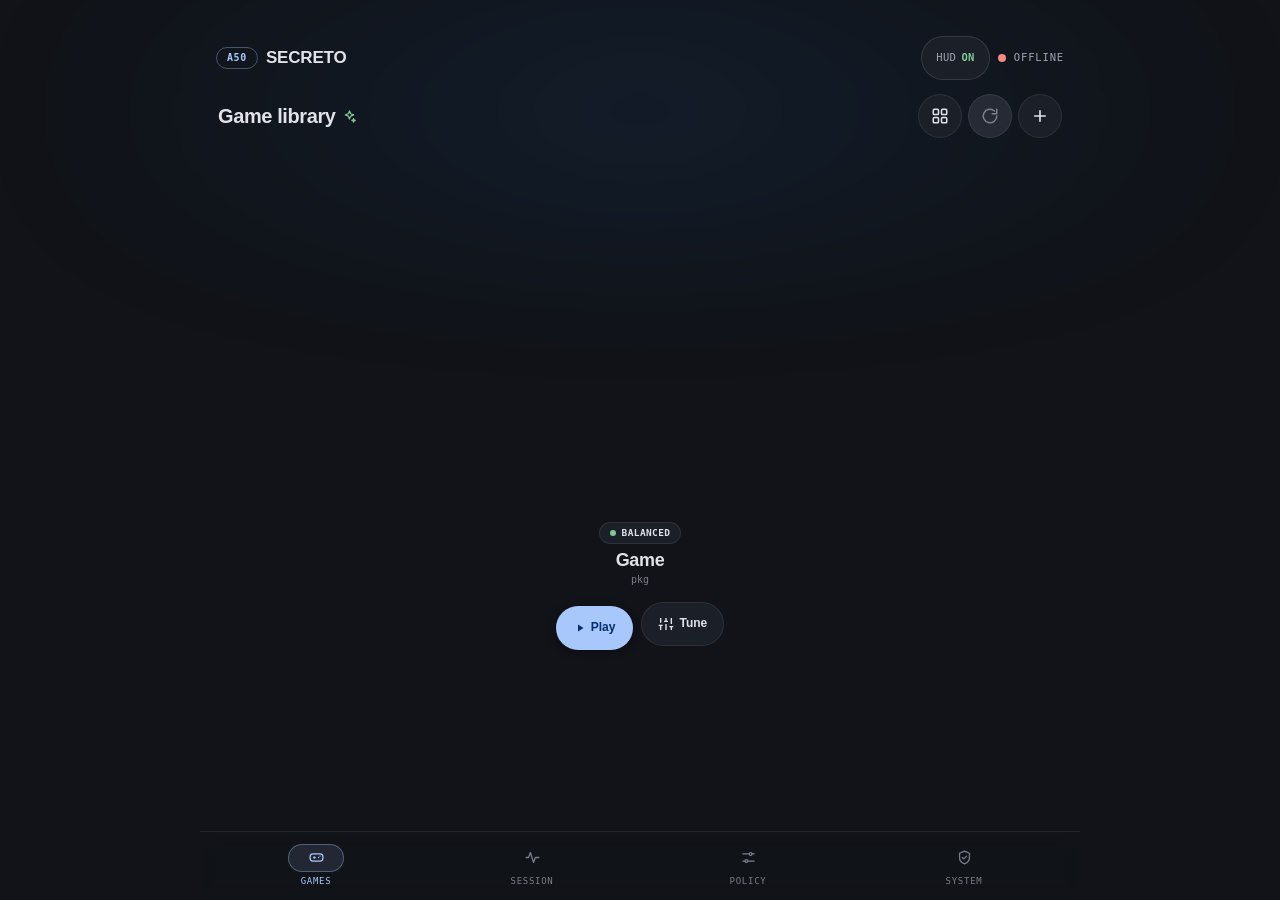
==== hud-app/assets/webroot/index.html @ 22685ec8 "feat: tombol KernelSU access (root handshake) di WebUI tab System requestRoot() menjalankan su -c id" ====
<!DOCTYPE html>
<html lang="id">
<head>
  <meta charset="UTF-8">
  <meta name="viewport" content="width=device-width, initial-scale=1.0, viewport-fit=cover">
  <meta name="color-scheme" content="dark">
  <title>Secreto Space</title>
  <link rel="stylesheet" href="style.css?v=0.1.0-ui10">
</head>
<body>
  <div class="app-container">
    <h1 class="sr-only">Secreto Space Console</h1>

    <!-- Top Bar: identity + live link state -->
    <header class="hud-header">
      <div class="brand">
        <span class="brand-pill">A50</span>
        <span class="brand-title">SECRETO</span>
      </div>
      <div class="hud-status">
        <button id="btn-toggle-hud" class="btn-hud-pill" title="Toggle floating HUD">
          HUD <span id="hud-status-text">ON</span>
        </button>
        <span class="state-dot" id="state-dot"></span>
        <span class="state-label" id="state-label">IDLE</span>
      </div>
    </header>

    <div id="preview-banner" class="preview-banner hidden" role="status">PREVIEW DATA - NOT LIVE TELEMETRY</div>
    <div id="operation-status" class="operation-status hidden" role="status" aria-live="polite">
      <span class="operation-spinner" aria-hidden="true"></span>
      <div class="operation-copy"><strong>Working</strong><span>Preparing test…</span></div>
      <span class="operation-time">0s</span>
      <div class="operation-progress" aria-hidden="true"><i></i></div>
    </div>

    <main class="hud-main">
      <!-- ===================== 1. SESSION ===================== -->
      <section class="tab-panel" id="tab-session">

        <!-- Instrument cluster: identity + readouts + governor rail -->
        <div class="panel cluster">
          <div class="cluster-head">
            <div class="cluster-id">
              <span class="cluster-state">
                <span class="engine-pulsing-dot"></span>
                <span class="engine-badge-text">ENGINE ARMED</span>
              </span>
              <div class="hero-game-name" id="hero-game">Desktop / Standby</div>
            </div>
            <span class="hero-preset-tag" id="hero-preset-tag">BALANCED</span>
          </div>

          <div class="cluster-main">
            <div class="fps-block">
              <span class="instrument-label">Frame rate</span>
              <span class="fps-value" id="fps-live-label">0.0 FPS</span>
              <span class="fps-foot" id="fps-ft-label">-- ms frametime</span>
            </div>

            <div class="gauge-pair">
              <div class="radial-gauge-item">
                <div class="radial-svg-wrap">
                  <svg class="radial-svg" viewBox="0 0 100 100" aria-hidden="true">
                    <circle class="radial-bg" cx="50" cy="50" r="42"></circle>
                    <circle class="radial-fill radial-cpu" id="radial-cpu-fill" cx="50" cy="50" r="42"></circle>
                  </svg>
                  <div class="radial-gauge-center">
                    <span class="radial-val" id="hero-temp">--°</span>
                    <span class="radial-unit">CPU</span>
                  </div>
                </div>
                <span class="radial-sub-label">BIG CORE</span>
              </div>

              <div class="radial-gauge-item">
                <div class="radial-svg-wrap">
                  <svg class="radial-svg" viewBox="0 0 100 100" aria-hidden="true">
                    <circle class="radial-bg" cx="50" cy="50" r="42"></circle>
                    <circle class="radial-fill radial-gpu" id="radial-gpu-fill" cx="50" cy="50" r="42"></circle>
                  </svg>
                  <div class="radial-gauge-center">
                    <span class="radial-val" id="hero-gpu-clk">---</span>
                    <span class="radial-unit" id="hero-gpu-load-sub">0% load</span>
                  </div>
                </div>
                <span class="radial-sub-label">MALI-G72</span>
              </div>
            </div>
          </div>

          <div class="spec-rail">
            <div class="spec-cell" id="hero-cpu-chip">
              <span class="spec-label">CPU CLK</span>
              <span class="spec-value" id="hero-cpu-clk">---</span>
            </div>
            <div class="spec-cell">
              <span class="spec-label">STUTTER</span>
              <span class="spec-value" id="hero-stutter-gov">Stock</span>
            </div>
            <div class="spec-cell">
              <span class="spec-label">GOS</span>
              <span class="spec-value spec-value-status" id="hero-gos-chip"><strong id="hero-gos-val">CHECKING</strong></span>
            </div>
          </div>

        </div>

        <!-- Session: what Secreto is doing right now -->
        <section class="panel session-card" aria-labelledby="session-title">
          <div class="session-header">
            <div class="session-mini-cover" id="session-mini-cover"></div>
            <div class="session-header-text">
              <div class="session-header-top">
                <span class="session-status-dot" id="session-status-dot"></span>
                <span class="session-status-badge" id="session-badge">IDLE</span>
              </div>
              <h2 class="session-game-title" id="session-title">No active session</h2>
              <p class="session-timer" id="session-duration">Elapsed: 00:00:00</p>
            </div>
          </div>

          <div class="session-telemetry">
            <div class="session-tel-cell">
              <span class="session-tel-label">AVG FPS</span>
              <span class="session-tel-value" id="session-avg-fps">--</span>
            </div>
            <div class="session-tel-cell">
              <span class="session-tel-label">1% LOW</span>
              <span class="session-tel-value" id="session-p1">--</span>
            </div>
            <div class="session-tel-cell">
              <span class="session-tel-label">JANK</span>
              <span class="session-tel-value" id="session-jank">--</span>
            </div>
            <div class="session-tel-cell">
              <span class="session-tel-label">PEAK</span>
              <span class="session-tel-value" id="session-peak">--</span>
            </div>
          </div>

          <p class="session-note" id="session-last">No session recorded yet.</p>

          <div class="session-actions">
            <button class="hud-btn secondary" id="btn-session-wake">Wake apps</button>
            <button class="hud-btn danger" id="btn-session-end">End session &amp; restore</button>
          </div>
          <input type="hidden" id="session-slept" value="0">
        </section>

        <!-- Quick tools: 2x2 tactical tiles -->
        <section class="panel" aria-labelledby="quick-tools-title">
          <div class="panel-head">
            <h2 class="panel-title" id="quick-tools-title">Quick gaming tools</h2>
            <span class="panel-note">Runs straight on the daemon</span>
          </div>

          <div class="quick-dock-grid">
            <button class="quick-action-btn" id="btn-quick-bypass">
              <svg class="btn-icon" viewBox="0 0 24 24" fill="none" stroke="currentColor" stroke-width="1.8" stroke-linecap="round" stroke-linejoin="round" aria-hidden="true">
                <rect x="2" y="8" width="15" height="8" rx="2"/>
                <path d="M20 11v2"/>
                <path d="M6 11v2M10 11v2"/>
              </svg>
              <span class="btn-label" id="lbl-quick-bypass">BYPASS CHG</span>
            </button>

            <button class="quick-action-btn active" id="btn-quick-dnd">
              <svg class="btn-icon" viewBox="0 0 24 24" fill="none" stroke="currentColor" stroke-width="1.8" stroke-linecap="round" stroke-linejoin="round" aria-hidden="true">
                <path d="M18 8a6 6 0 1 0-12 0c0 7-3 8-3 8h18s-3-1-3-8"/>
                <path d="M13.7 21a2 2 0 0 1-3.4 0"/>
                <path d="M3 3l18 18"/>
              </svg>
              <span class="btn-label" id="lbl-quick-dnd">FOCUS DND</span>
            </button>

            <button class="quick-action-btn" id="btn-quick-gos-web">
              <svg class="btn-icon" viewBox="0 0 24 24" fill="none" stroke="currentColor" stroke-width="1.8" stroke-linecap="round" stroke-linejoin="round" aria-hidden="true">
                <path d="M12 3l7 3v6c0 4.5-3 7.6-7 9-4-1.4-7-4.5-7-9V6z"/>
              </svg>
              <span class="btn-label" id="lbl-quick-gos-web">GOS BYPASS</span>
            </button>

            <button class="quick-action-btn" id="btn-quick-hud">
              <svg class="btn-icon" viewBox="0 0 24 24" fill="none" stroke="currentColor" stroke-width="1.8" stroke-linecap="round" stroke-linejoin="round" aria-hidden="true">
                <rect x="2" y="4" width="20" height="16" rx="2"/>
                <path d="M6 9h4v6H6zM12 9h4M12 12h6M12 15h6"/>
              </svg>
              <span class="btn-label" id="lbl-quick-hud">HUD-IN OFF</span>
            </button>
          </div>
        </section>

        <!-- Performance profile lives in the Policy tab -->

        <!-- Diagnostics stays collapsed so games stay in focus -->
        <details class="diagnostics">
          <summary>Telemetry &amp; diagnostics <span>Tap to expand</span></summary>
          <div class="diagnostics-body">

        <!-- Frame pacing -->
        <section class="panel" aria-labelledby="pacing-title">
          <div class="panel-head">
            <h2 class="panel-title" id="pacing-title">Frame pacing</h2>
            <span class="panel-note">Target 16.6 ms</span>
          </div>
          <canvas id="frametime-canvas" height="60" aria-label="Frametime chart, last 60 frames" role="img"></canvas>
        </section>

        <!-- Load + thermal -->
        <section class="panel" aria-labelledby="load-title">
          <div class="panel-head">
            <h2 class="panel-title" id="load-title">Load &amp; thermal</h2>
            <span class="panel-note">Exynos 9610</span>
          </div>

          <div class="load-row">
            <span class="load-label">GPU LOAD</span>
            <span class="load-value" id="gpu-busy-text">0%</span>
          </div>
          <div class="progress-bar">
            <div class="progress-fill" id="gpu-busy-fill" style="width: 0%"></div>
          </div>
          <div class="load-foot" id="gpu-min-text">Min: 260 MHz</div>

          <div class="temp-chips">
            <div class="chip"><span class="chip-key">LITTLE</span><strong id="temp-little">--°</strong></div>
            <div class="chip"><span class="chip-key">GPU</span><strong id="temp-gpu">--°</strong></div>
          </div>
        </section>

        <!-- Power -->
        <section class="panel" aria-labelledby="battery-title">
          <div class="panel-head">
            <h2 class="panel-title" id="battery-title">Power</h2>
            <span class="battery-status-badge" id="batt-status-badge">Discharging</span>
          </div>
          <div class="battery-grid">
            <div class="battery-col">
              <span class="battery-meta-label">CAPACITY</span>
              <span class="battery-meta-val"><strong id="batt-capacity">--%</strong></span>
            </div>
            <div class="battery-col">
              <span class="battery-meta-label">CURRENT</span>
              <span class="battery-meta-val" id="batt-current">-- mA</span>
            </div>
            <div class="battery-col">
              <span class="battery-meta-label">VOLTAGE</span>
              <span class="battery-meta-val" id="batt-voltage">-- V</span>
            </div>
            <div class="battery-col">
              <span class="battery-meta-label">TEMP</span>
              <span class="battery-meta-val" id="batt-temp">--°C</span>
            </div>
            <div class="battery-col">
              <span class="battery-meta-label">POWER</span>
              <span class="battery-meta-val highlight" id="batt-power">-- W</span>
            </div>
          </div>
        </section>
      </div>
    </details>

      </section>

      <!-- ===================== 2. GAMES ===================== -->
      <section class="tab-panel active" id="tab-games">
        <div class="section-header">
          <h2>
            Game library
            <span class="auto-badge" title="Games detected automatically">
              <svg viewBox="0 0 24 24" fill="none" stroke="currentColor" stroke-width="2" stroke-linecap="round" stroke-linejoin="round" aria-hidden="true">
                <path d="M12 3l1.9 4.6L18.5 9.5 13.9 11.4 12 16l-1.9-4.6L5.5 9.5l4.6-1.9z"/>
                <path d="M18.5 15.5l.8 1.9 1.9.8-1.9.8-.8 1.9-.8-1.9-1.9-.8 1.9-.8z"/>
              </svg>
            </span>
          </h2>
          <div class="games-actions-row">
            <button id="btn-view-toggle" class="btn btn-icon-only" title="Switch view" aria-label="Switch view mode" type="button"></button>
            <button id="btn-scan-games" class="btn btn-icon-only" title="Rescan installed games" aria-label="Refresh games" type="button">
              <svg viewBox="0 0 24 24" fill="none" stroke="currentColor" stroke-width="2" stroke-linecap="round" stroke-linejoin="round" aria-hidden="true">
                <path d="M21 12a9 9 0 1 1-3-6.7"/><path d="M21 3v6h-6"/>
              </svg>
            </button>
            <button id="btn-toggle-add-drawer" class="btn btn-icon-only" title="Add custom game" aria-label="Add custom game" type="button">
              <svg viewBox="0 0 24 24" fill="none" stroke="currentColor" stroke-width="2.2" stroke-linecap="round" aria-hidden="true">
                <path d="M12 5v14M5 12h14"/>
              </svg>
            </button>
          </div>
        </div>

        <!-- Add Game Modal -->
        <div id="add-game-modal" class="modal-backdrop hidden">
          <div class="modal-sheet">
            <div class="modal-handle"></div>
            <div class="drawer-head">
              <span class="drawer-title">Add game</span>
              <button id="btn-cancel-add-game" class="btn-icon-only" aria-label="Close">✕</button>
            </div>
            <select id="installed-apps-select" class="hud-select" aria-label="Select installed app">
              <option value="">Select installed app</option>
            </select>
            <input type="text" id="custom-pkg-input" class="hud-input" placeholder="Or enter package name (e.g. com.mobile.legends)" aria-label="Package name">
            <button id="btn-submit-add-game" class="btn btn-primary btn-block">Add game</button>
          </div>
        </div>

        <div id="games-list-view">
          <!-- Carousel mode -->
          <div id="games-carousel-view" class="games-carousel-view hidden">
            <div class="carousel-stage" id="carousel-stage"></div>
            <div class="carousel-dots" id="carousel-dots"></div>
            <div class="carousel-hero" id="carousel-hero">
              <div class="carousel-hero-meta">
                <span class="carousel-hero-dot"></span>
                <span id="carousel-hero-preset" class="carousel-hero-preset">BALANCED</span>
              </div>
              <h2 class="carousel-hero-title" id="carousel-hero-title">Game</h2>
              <p class="carousel-hero-sub" id="carousel-hero-sub">pkg</p>
              <div class="carousel-hero-actions">
                <button class="game-play-btn carousel-hero-play" id="carousel-hero-play">
                  <svg viewBox="0 0 24 24" aria-hidden="true"><path d="M8 5v14l11-7z"/></svg>
                  <span>Play</span>
                </button>
                <button class="carousel-hero-tune" id="carousel-hero-tune">
                  <svg viewBox="0 0 24 24" fill="none" stroke="currentColor" stroke-width="2.1" aria-hidden="true">
                    <path d="M4 21v-7M4 10V3M12 21v-9M12 8V3M20 21v-5M20 12V3M1 14h6M9 8h6M17 16h6"/>
                  </svg>
                  <span>Tune</span>
                </button>
              </div>
            </div>
          </div>
          <!-- Grid mode -->
          <div class="games-list" id="games-container">
            <div class="empty-state">Loading game list...</div>
          </div>
        </div>

        <div id="game-detail-view" class="hidden game-detail">
          <button id="btn-close-game-detail" class="btn btn-secondary game-detail-back">Back to library</button>

          <div class="surface-card game-detail-hero">
            <div id="detail-game-icon" class="game-detail-icon">G</div>
            <div class="game-detail-identity">
              <div id="detail-game-name" class="game-detail-name">Game</div>
              <div id="detail-game-pkg" class="game-detail-pkg">pkg</div>
            </div>
          </div>

          <div class="surface-card game-detail-card">
            <div class="game-detail-label">Per-game preset</div>
            <div class="game-detail-presets">
              <button class="btn btn-secondary detail-preset" data-preset="battery">Eco</button>
              <button class="btn btn-secondary detail-preset" data-preset="balanced">Balanced</button>
              <button class="btn btn-secondary detail-preset" data-preset="performance">Performance</button>
              <button class="btn btn-secondary detail-preset" data-preset="esports">Esports</button>
            </div>
          </div>

          <div class="game-detail-bbr surface-card">
            <div>
              <div class="game-detail-bbr-title">TCP BBR</div>
              <div id="bbr-status-desc" class="game-detail-bbr-desc">Off</div>
            </div>
            <button id="btn-detail-bbr" class="btn btn-secondary">Toggle</button>
          </div>

          <div class="surface-card game-detail-card">
            <button id="btn-toggle-reports" class="detail-collapse-head" type="button" aria-expanded="false" aria-controls="detail-reports-body">
              <span class="game-detail-label">Session reports</span>
              <span class="detail-collapse-meta">
                <span id="detail-report-count" class="detail-collapse-count"></span>
                <svg class="detail-collapse-chevron" viewBox="0 0 24 24" aria-hidden="true"><path d="M6 9.5l6 6 6-6"/></svg>
              </span>
            </button>
            <div id="detail-reports-body" class="detail-collapse-body">
              <div id="detail-reports" class="report-list">
                <div class="report-empty">No sessions recorded yet.</div>
              </div>
              <div id="detail-advice" class="report-advice hidden"></div>
            </div>
          </div>

          <div class="surface-card game-detail-card">
            <div class="game-detail-label">Render scale <span class="badge">EXPERIMENTAL</span></div>
            <div class="scale-segmented" id="detail-scale-group">
              <button class="btn btn-secondary detail-scale active" data-scale="native">Native</button>
              <button class="btn btn-secondary detail-scale" data-scale="900p">900p</button>
              <button class="btn btn-secondary detail-scale" data-scale="720p">720p</button>
            </div>
            <div class="scale-note" id="detail-scale-note">Applies only while this game is running, and is always reset on exit or reboot.</div>
          </div>

          <button id="btn-detail-launch" class="btn btn-primary game-detail-launch">Apply profile</button>
          <button id="btn-detail-remove" class="btn btn-secondary game-detail-remove">Remove from library</button>
        </div>
      </section>

      <!-- ===================== 3. POLICY ===================== -->
      <section class="tab-panel" id="tab-policy">
        <div class="section-header">
          <h2>Policy</h2>
          <span class="sub-hint">Presets, background apps, network and BBR</span>
        </div>

        <!-- Performance profile -->
        <section class="panel" aria-labelledby="preset-title">
          <div class="panel-head">
            <h2 class="panel-title" id="preset-title">Performance profile</h2>
            <span class="panel-note">Governor &amp; clock tuning</span>
          </div>
          <div class="preset-segmented-control" role="group" aria-label="Choose a performance profile">
            <button class="preset-segment-btn" data-preset="BATTERY">ECO</button>
            <button class="preset-segment-btn" data-preset="BALANCED">BAL</button>
            <button class="preset-segment-btn" data-preset="PERFORMANCE">PERF</button>
            <button class="preset-segment-btn active" data-preset="ESPORTS">ESPORTS</button>
          </div>
          <p id="preset-idle-hint" class="preset-idle-hint hidden">Select a game first to change its preset.</p>
        </section>

        <!-- Background apps -->
        <section class="panel" aria-labelledby="sleep-title">
          <div class="panel-head">
            <h2 class="panel-title" id="sleep-title">Background apps</h2>
            <span class="badge" id="sleep-badge">ON</span>
          </div>
          <p class="panel-note block">Sleeps user apps while a game session runs. Games, launchers, keyboards, the phone app and your whitelist stay awake. Every app is restored when the session ends.</p>
          <div class="setting-row">
            <div>
              <div class="setting-title">Sleep during sessions</div>
              <div class="setting-desc" id="sleep-desc">Checking installed apps</div>
            </div>
            <button class="hud-btn secondary" id="btn-sleep-toggle">ON</button>
          </div>
          <label class="setting-title" for="sleep-whitelist-input">Whitelist (comma separated)</label>
          <textarea id="sleep-whitelist-input" class="hud-input sleep-whitelist" rows="2" placeholder="com.whatsapp,com.discord"></textarea>
          <button class="hud-btn secondary full-w" id="btn-sleep-save">Save whitelist</button>
        </section>

        <div class="policy-subhead">Network</div>

        <div class="target-chips-row">
          <button class="target-chip active" id="chip-gw" data-target="gw">
            <span class="chip-dot"></span>
            <span class="chip-name">GATEWAY</span>
            <span class="chip-val" id="chip-gw-val">--</span>
          </button>
          <button class="target-chip" id="chip-cf" data-target="1.1.1.1">
            <span class="chip-dot"></span>
            <span class="chip-name">CLOUDFLARE</span>
            <span class="chip-val" id="chip-cf-val">--</span>
          </button>
          <button class="target-chip" id="chip-gg" data-target="8.8.8.8">
            <span class="chip-dot"></span>
            <span class="chip-name">GOOGLE</span>
            <span class="chip-val" id="chip-gg-val">--</span>
          </button>
          <button class="target-chip" id="chip-custom" data-target="custom">
            <span class="chip-dot"></span>
            <span class="chip-name">CUSTOM</span>
            <span class="chip-val" id="chip-custom-val">--</span>
          </button>
        </div>

        <div class="custom-target-box hidden" id="custom-target-box">
          <input type="text" id="custom-target-input" class="custom-host-input" placeholder="1.0.0.1 or sg.game.server.com" aria-label="Custom host">
          <button class="hud-btn primary" id="btn-set-custom-target">Probe</button>
        </div>

        <section class="panel" aria-labelledby="multiping-title">
          <div class="panel-head">
            <h2 class="panel-title" id="multiping-title">Multi-target ping</h2>
            <button class="hud-btn outline" id="btn-multi-ping">Test all</button>
          </div>
          <div class="multi-ping-list" id="multi-ping-list">
            <button class="multi-ping-row active" data-target="gateway">
              <span class="mp-name">GATEWAY</span>
              <span class="mp-host" id="mp-gw-host">--</span>
              <span class="mp-val" id="mp-gw-val">--</span>
              <span class="mp-sub" id="mp-gw-sub"></span>
            </button>
            <button class="multi-ping-row" data-target="1.1.1.1">
              <span class="mp-name">CLOUDFLARE</span>
              <span class="mp-host" id="mp-cf-host">1.1.1.1</span>
              <span class="mp-val" id="mp-cf-val">--</span>
              <span class="mp-sub" id="mp-cf-sub"></span>
            </button>
            <button class="multi-ping-row" data-target="8.8.8.8">
              <span class="mp-name">GOOGLE</span>
              <span class="mp-host" id="mp-gg-host">8.8.8.8</span>
              <span class="mp-val" id="mp-gg-val">--</span>
              <span class="mp-sub" id="mp-gg-sub"></span>
            </button>
            <button class="multi-ping-row" data-target="custom">
              <span class="mp-name">CUSTOM</span>
              <span class="mp-host" id="mp-custom-host">not set</span>
              <span class="mp-val" id="mp-custom-val">--</span>
              <span class="mp-sub" id="mp-custom-sub"></span>
            </button>
          </div>
        </section>

        <section class="panel net-stat-card" aria-labelledby="probe-title">
          <div class="net-header-row">
            <div>
              <span class="meta-label">Target / iface</span>
              <div class="meta-val"><span id="net-target-display">1.1.1.1</span> · <span id="net-iface">wlan0</span> · <span id="net-cc-text" class="meta-cc">--</span></div>
            </div>
            <div class="align-right">
              <span class="meta-label">Status</span>
              <div class="meta-val"><span class="badge active" id="net-health-badge">STABLE</span></div>
            </div>
          </div>

          <div class="net-ping-display">
            <div class="ping-circle" id="ping-circle-el">
              <span class="ping-num" id="net-ping-val">--</span>
              <span class="ping-unit">ms RTT</span>
            </div>
            <div class="ping-graph-wrapper">
              <div class="canvas-header">
                <span class="meta-label">Ping timeline</span>
                <span class="meta-label" id="net-live-jitter">Jitter: -- ms</span>
              </div>
              <canvas id="net-ping-canvas" class="net-ping-canvas" height="60" aria-label="Ping chart, last 30 probes" role="img"></canvas>
            </div>
          </div>

          <div class="net-metrics-grid">
            <div class="net-metric-item"><span class="metric-label">MIN</span><strong class="metric-val" id="stat-min">-- ms</strong></div>
            <div class="net-metric-item"><span class="metric-label">AVG</span><strong class="metric-val" id="stat-avg">-- ms</strong></div>
            <div class="net-metric-item"><span class="metric-label">MAX</span><strong class="metric-val" id="stat-max">-- ms</strong></div>
            <div class="net-metric-item"><span class="metric-label">JITTER</span><strong class="metric-val highlight" id="stat-jitter">-- ms</strong></div>
            <div class="net-metric-item"><span class="metric-label">P50</span><strong class="metric-val" id="stat-p50">-- ms</strong></div>
            <div class="net-metric-item"><span class="metric-label">P95</span><strong class="metric-val" id="stat-p95">-- ms</strong></div>
            <div class="net-metric-item"><span class="metric-label">P99</span><strong class="metric-val" id="stat-p99">-- ms</strong></div>
            <div class="net-metric-item"><span class="metric-label">LOSS</span><strong class="metric-val" id="stat-loss">0%</strong></div>
          </div>
        </section>

        <section class="panel">
          <div class="net-controls">
            <div class="btn-group">
              <button class="hud-btn secondary" id="btn-net-stock">Stock (Westwood)</button>
              <button class="hud-btn primary" id="btn-net-bbr">Enable BBR</button>
            </div>
            <button class="hud-btn outline full-w" id="btn-quick-ping">Quick probe (3 packets)</button>
          </div>
        </section>

        <section class="panel" aria-labelledby="bb-title">
          <div class="panel-head">
            <h2 class="panel-title" id="bb-title">Bufferbloat</h2>
            <span class="badge" id="bufferbloat-badge">READY</span>
          </div>
          <p class="panel-note block">Latency on an idle link versus a loaded link.</p>
          <div class="bufferbloat-grid">
            <div class="bb-col">
              <span class="bb-label">Unloaded</span>
              <span class="bb-val" id="bb-unloaded-val">-- ms</span>
            </div>
            <div class="bb-col">
              <span class="bb-label">Loaded</span>
              <span class="bb-val" id="bb-loaded-val">-- ms</span>
            </div>
            <div class="bb-col">
              <span class="bb-label">Delta</span>
              <span class="bb-val highlight" id="bb-delta-val">-- ms</span>
            </div>
            <div class="bb-col">
              <span class="bb-label">Grade</span>
              <span class="bb-val grade" id="bb-grade-val">--</span>
            </div>
          </div>
          <button class="hud-btn secondary full-w" id="btn-run-bufferbloat">Run bufferbloat test</button>
        </section>
      </section>

      <!-- ===================== 4. SYSTEM ===================== -->
      <section class="tab-panel" id="tab-system">
        <div class="section-header">
          <h2>System</h2>
          <span class="sub-hint">Capabilities, thermal guard and rollback</span>
        </div>

        <section class="panel" aria-labelledby="probe-title">
          <div class="panel-head">
            <h2 class="panel-title" id="probe-title">Capability probe</h2>
            <span class="badge" id="probe-badge">CHECKING</span>
          </div>
          <p class="panel-note block">What this ROM actually supports. Features that are missing are hidden, not faked.</p>
          <div class="probe-grid">
            <div class="probe-row"><span>Device</span><strong id="probe-device">--</strong></div>
            <div class="probe-row"><span>Android</span><strong id="probe-android">--</strong></div>
            <div class="probe-row"><span>ROM</span><strong id="probe-rom">--</strong></div>
            <div class="probe-row"><span>Samsung GOS</span><strong id="probe-gos">--</strong></div>
            <div class="probe-row"><span>Sleep primitive</span><strong id="probe-freeze">--</strong></div>
            <div class="probe-row"><span>Render scale</span><strong id="probe-render">--</strong></div>
            <div class="probe-row"><span>cpuset</span><strong id="probe-cpuset">--</strong></div>
            <div class="probe-row"><span>Root</span><strong id="probe-root">--</strong></div>
            <div class="probe-row"><span>SELinux</span><strong id="probe-selinux">--</strong></div>
          </div>
        </section>

        <section class="panel" aria-labelledby="thermal-title">
          <div class="panel-head">
            <h2 class="panel-title" id="thermal-title">Thermal guard</h2>
          </div>
          <div class="setting-row">
            <div>
              <div class="setting-title">Warning stage</div>
              <div class="setting-desc">Drops GPU clock to 385 MHz when the SoC hits 87°C</div>
            </div>
            <span class="badge active">87°C</span>
          </div>
          <div class="setting-row">
            <div>
              <div class="setting-title">Critical stage</div>
              <div class="setting-desc">Full stock rollback when the SoC hits 92°C</div>
            </div>
            <span class="badge danger">92°C</span>
          </div>
          <div class="setting-row">
            <div>
              <div class="setting-title">Hysteresis</div>
              <div class="setting-desc">Boost re-engages at 82°C, full restore exits at 80°C</div>
            </div>
            <span class="badge">ACTIVE</span>
          </div>
        </section>

        <section class="panel" aria-labelledby="gos-title">
          <div class="panel-head">
            <h2 class="panel-title" id="gos-title">Samsung GOS</h2>
            <span class="badge" id="gos-badge">CHECKING</span>
          </div>
          <p class="panel-note block">Stops aggressive thermal throttling and GPU downclocking from Samsung Game Optimizing Service.</p>
          <div class="btn-group">
            <button class="hud-btn danger" id="btn-gos-disable">Disable GOS</button>
            <button class="hud-btn secondary" id="btn-gos-restore">Restore GOS</button>
          </div>
          <div id="gos-status" class="status-line">Status: checking for GOS package</div>
        </section>

        <section class="panel" aria-labelledby="ksu-title">
          <div class="panel-head">
            <h2 class="panel-title" id="ksu-title">KernelSU access</h2>
            <span class="badge" id="ksu-badge">UNREGISTERED</span>
          </div>
          <p class="panel-note block">Daftarkan app ke KernelSU: tekan sekali, lalu izinkan dialog "Superuser request" untuk com.secreto.space. Setelah diizinkan, app muncul di daftar Superuser KernelSU dengan akses root.</p>
          <div class="btn-group">
            <button class="hud-btn secondary" id="btn-ksu-root">Request root access</button>
          </div>
          <div id="ksu-status" class="status-line">Status: belum dicek (tekan tombol untuk meminta akses)</div>
        </section>

        <section class="panel">
          <div class="panel-head">
            <h2 class="panel-title">Emergency restore</h2>
          </div>
          <p class="panel-note block">Returns GPU, CPU and network parameters to factory stock.</p>
          <button class="hud-btn danger full-w" id="btn-emergency-restore">Restore all stock</button>
        </section>

        <section class="panel daemon-meta-card">
          <div class="meta-row"><span>Daemon</span><span>secretod v0.1.0 (Rust) <span id="daemon-status" class="badge">CHECKING</span></span></div>
          <div class="meta-row"><span>Uptime</span><span id="daemon-uptime">0s</span></div>
          <div class="meta-row"><span>Stock snapshot</span><span id="snapshot-status">SAVED</span></div>
        </section>

        <details class="panel attribution-card">
          <summary>Open source &amp; community credits</summary>
          <p class="panel-note block">Low-overhead architecture patterns Secreto Space borrows from:</p>
          <div class="credit-list">
            <div class="credit-item">
              <strong>shadow3aaa/fas-rs</strong>
              <span class="credit-badge">GPL-3.0</span>
              <div class="credit-desc">Frame-aware scheduling, daemon Rust, frame timing SurfaceFlinger non-blocking.</div>
            </div>
            <div class="credit-item">
              <strong>Scene 6 / 7 (YuKongA)</strong>
              <span class="credit-badge">CoolApk</span>
              <div class="credit-desc">Compact telemetry layout, multi-game profiles, Exynos hardware monitoring.</div>
            </div>
            <div class="credit-item">
              <strong>revws/ror</strong>
              <span class="credit-badge">Apache-2.0</span>
              <div class="credit-desc">Bubble WindowManager floating, retractable drawer, single-window lifecycle.</div>
            </div>
            <div class="credit-item">
              <strong>MaheshSharan/FrameX-Android</strong>
              <span class="credit-badge">MIT</span>
              <div class="credit-desc">Safety snapshot, auto stock restore on game exit, capability detection.</div>
            </div>
            <div class="credit-item">
              <strong>rdevz-ph/FPS-Meter-Android</strong>
              <span class="credit-badge">MIT</span>
              <div class="credit-desc">Compact draggable telemetry pill with edge snap.</div>
            </div>
            <div class="credit-item">
              <strong>Liliya2727/AZenith</strong>
              <span class="credit-badge">Apache-2.0</span>
              <div class="credit-desc">Landscape Game Space layout, in-game sidepanel, quick presets, safety status.</div>
            </div>
            <div class="credit-item">
              <strong>AxionAOSP / DerpFest GameSpace</strong>
              <span class="credit-badge">Apache-2.0</span>
              <div class="credit-desc">Game library, per-game profile, launch hygiene, safety settings.</div>
            </div>
            <div class="credit-item">
              <strong>yuroyami/PINGY &amp; cloudflare/bbperf</strong>
              <span class="credit-badge">AGPL / MIT</span>
              <div class="credit-desc">Jitter RFC 3550, percentile P50/P95/P99, grading bufferbloat.</div>
            </div>
            <div class="credit-item">
              <strong>kanaodnd/Stellar-Tweaks</strong>
              <span class="credit-badge">Apache-2.0</span>
              <div class="credit-desc">Daemon modular, TaskStackListener event-driven, state cache.</div>
            </div>
            <div class="credit-item">
              <strong>Aibeto/ChiRiScene</strong>
              <span class="credit-badge">GPL-3.0</span>
              <div class="credit-desc">Frame-aware scheduling and CLG load governor concepts (reference).</div>
            </div>
            <div class="credit-item">
              <strong>imacte/yumi</strong>
              <span class="credit-badge">GPL-3.0</span>
              <div class="credit-desc">Dual-thread monitor+scheduler, probe eBPF sched_switch (reference).</div>
            </div>
            <div class="credit-item">
              <strong>Dreamucxe/GameCore</strong>
              <span class="credit-badge">MIT</span>
              <div class="credit-desc">"Readings not theatre", edge-snap, thermal dot, per-game profile.</div>
            </div>
            <div class="credit-item">
              <strong>Muimex11</strong>
              <span class="credit-badge">Community</span>
              <div class="credit-desc">Panel Samsung: GOS disable/restore, RAM Plus off, Max Boost.</div>
            </div>
            <div class="credit-item">
              <strong>hotsuper901/dlss5android (MSJ GFX)</strong>
              <span class="credit-badge">MIT</span>
              <div class="credit-desc">Detection honesty, thread safety, preset per-game.</div>
            </div>
            <div class="credit-item">
              <strong>FreshROMs/exynos9610_mint</strong>
              <span class="credit-badge">GPL-2.0</span>
              <div class="credit-desc">Exynos 9610 kernel and A50 sysfs path references.</div>
            </div>
            <div class="credit-item">
              <strong>NetizenNemo/Aether_OptExt &amp; cinitdev/AppOpt</strong>
              <span class="credit-badge">GPL-3.0</span>
              <div class="credit-desc">Rust thread affinity, eBPF tracepoint, CPU core binding (reference).</div>
            </div>
          </div>
        </details>
      </section>
    </main>

    <nav class="hud-nav" aria-label="Main navigation">
      <button class="nav-tab active" data-tab="tab-games">
        <span class="nav-indicator">
          <svg class="nav-icon" viewBox="0 0 24 24" fill="none" stroke="currentColor" stroke-width="1.8" stroke-linecap="round" stroke-linejoin="round" aria-hidden="true">
            <rect x="3" y="7" width="18" height="10" rx="4"/>
            <path d="M8 12h2M9 11v2M15 12h.01M17 10h.01"/>
          </svg>
        </span>
        <span class="nav-label">GAMES</span>
      </button>
      <button class="nav-tab" data-tab="tab-session">
        <span class="nav-indicator">
          <svg class="nav-icon" viewBox="0 0 24 24" fill="none" stroke="currentColor" stroke-width="1.8" stroke-linecap="round" stroke-linejoin="round" aria-hidden="true">
            <path d="M3 12h3.5l2.5-7 4.5 14 2.5-7H21"/>
          </svg>
        </span>
        <span class="nav-label">SESSION</span>
      </button>
      <button class="nav-tab" data-tab="tab-policy">
        <span class="nav-indicator">
          <svg class="nav-icon" viewBox="0 0 24 24" fill="none" stroke="currentColor" stroke-width="1.8" stroke-linecap="round" stroke-linejoin="round" aria-hidden="true">
            <path d="M4 7h9M17 7h3M4 17h3M11 17h9"/>
            <circle cx="15" cy="7" r="2"/>
            <circle cx="9" cy="17" r="2"/>
          </svg>
        </span>
        <span class="nav-label">POLICY</span>
      </button>
      <button class="nav-tab" data-tab="tab-system">
        <span class="nav-indicator">
          <svg class="nav-icon" viewBox="0 0 24 24" fill="none" stroke="currentColor" stroke-width="1.8" stroke-linecap="round" stroke-linejoin="round" aria-hidden="true">
            <path d="M12 3l7 3v6c0 4.5-3 7.6-7 9-4-1.4-7-4.5-7-9V6z"/>
            <path d="M9 12l2 2 4-4"/>
          </svg>
        </span>
        <span class="nav-label">SYSTEM</span>
      </button>
    </nav>
  </div>

  <div id="toast" class="toast hidden"></div>

  <script src="app.js?v=0.1.0-ui10"></script>
</body>
</html>
---- hud-app/assets/webroot/style.css ----
/* =================================================================
   Secreto Space Console - Material You dark
   Palette adapted from Pixel OS Game Space reference.
   No external fonts or CDNs: all font stacks fall back to system.
   ================================================================= */

:root {
  --bg-base: #111318;
  --bg-surface: #1B1F27;
  --bg-raised: #252A34;
  --bg-inset: #0F1217;

  --line: rgba(255, 255, 255, 0.08);
  --line-strong: rgba(255, 255, 255, 0.12);

  --text: #E2E2E9;
  --text-mid: #9EA3B0;
  --text-dim: #7A7F8B;
  --text-sub: #8B909E;

  --accent: #A8C7FA;
  --accent-ink: #062E6F;
  --accent-soft: rgba(168, 199, 250, 0.12);
  --accent-line: rgba(168, 199, 250, 0.35);

  --ok: #81C995;
  --ok-soft: rgba(129, 201, 149, 0.12);
  --warn: #FFB95E;
  --warn-soft: rgba(255, 185, 94, 0.12);
  --bad: #F28B82;
  --bad-soft: rgba(242, 139, 130, 0.12);

  --font-main: 'Inter', -apple-system, BlinkMacSystemFont, "Segoe UI", Roboto, "Helvetica Neue", Arial, sans-serif;
  --font-mono: 'JetBrains Mono', "SF Mono", "Roboto Mono", "DejaVu Sans Mono", Consolas, monospace;

  --radius-xl: 28px;
  --radius-lg: 24px;
  --radius-md: 16px;
  --radius-sm: 10px;
  --radius-pill: 9999px;

  --ease-emph: cubic-bezier(0.2, 0.0, 0.0, 1.0);
  --ease-spring: cubic-bezier(0.22, 1, 0.36, 1);

  --tap: 44px;
  --safe-top: 30px;
  --safe-bottom: 88px;
}

:root[data-profile="battery"] {
  --accent: #81C995;
  --accent-ink: #0D2E1A;
  --accent-soft: rgba(129, 201, 149, 0.12);
  --accent-line: rgba(129, 201, 149, 0.35);
}
:root[data-profile="balanced"] {
  --accent: #A8C7FA;
  --accent-ink: #062E6F;
  --accent-soft: rgba(168, 199, 250, 0.12);
  --accent-line: rgba(168, 199, 250, 0.35);
}
:root[data-profile="performance"] {
  --accent: #FFB95E;
  --accent-ink: #2A1A00;
  --accent-soft: rgba(255, 185, 94, 0.12);
  --accent-line: rgba(255, 185, 94, 0.35);
}
:root[data-profile="esports"] {
  --accent: #C6FF00;
  --accent-ink: #1A1F00;
  --accent-soft: rgba(198, 255, 0, 0.10);
  --accent-line: rgba(198, 255, 0, 0.30);
}

* {
  box-sizing: border-box;
  margin: 0;
  padding: 0;
  -webkit-tap-highlight-color: transparent;
}

html {
  -webkit-text-size-adjust: 100%;
}

body {
  background: var(--bg-base);
  color: var(--text);
  font-family: var(--font-main);
  font-size: 15px;
  line-height: 1.45;
  min-height: 100vh;
  min-height: 100dvh;
  overflow-x: hidden;
}

button,
input,
select {
  font: inherit;
  color: inherit;
}

button {
  cursor: pointer;
  border: 0;
  background: none;
  text-align: inherit;
}

button:disabled,
[aria-disabled="true"] {
  cursor: not-allowed;
  opacity: 0.55;
}

:focus-visible {
  outline: 2px solid var(--accent);
  outline-offset: 2px;
}

.sr-only {
  position: absolute;
  width: 1px;
  height: 1px;
  padding: 0;
  margin: -1px;
  overflow: hidden;
  clip: rect(0 0 0 0);
  white-space: nowrap;
  border: 0;
}

.hidden {
  display: none !important;
}

/* ---------------------------------------------------------------- shell */

.app-container {
  width: 100%;
  max-width: 540px;
  margin: 0 auto;
  display: flex;
  flex-direction: column;
  min-height: 100vh;
  min-height: 100dvh;
  padding-top: max(var(--safe-top), env(safe-area-inset-top));
}

.hud-header {
  display: flex;
  align-items: center;
  justify-content: space-between;
  gap: 12px;
  padding: 6px 16px 12px;
}

.brand {
  display: flex;
  align-items: center;
  gap: 8px;
  min-width: 0;
}

.brand-pill {
  font-family: var(--font-mono);
  font-size: 10px;
  font-weight: 700;
  letter-spacing: 0.06em;
  color: var(--accent);
  border: 1px solid var(--accent-line);
  border-radius: var(--radius-pill);
  padding: 3px 10px;
  line-height: 1.4;
}

.brand-title {
  font-size: 17px;
  font-weight: 700;
  letter-spacing: -0.01em;
  color: var(--text);
  white-space: nowrap;
}

.hud-status {
  display: flex;
  align-items: center;
  gap: 8px;
}

.btn-hud-pill {
  display: inline-flex;
  align-items: center;
  gap: 5px;
  min-height: var(--tap);
  padding: 0 14px;
  border: 1px solid var(--line-strong);
  border-radius: var(--radius-pill);
  background: var(--bg-surface);
  color: var(--text-mid);
  font-family: var(--font-mono);
  font-size: 10.5px;
  letter-spacing: 0.04em;
  transition: all 0.18s var(--ease-emph);
}

.btn-hud-pill span {
  color: var(--ok);
  font-weight: 700;
}

.state-dot {
  width: 8px;
  height: 8px;
  border-radius: 50%;
  background: var(--text-dim);
  flex: none;
}

.state-dot.active { background: var(--ok); }
.state-dot.warn { background: var(--warn); }
.state-dot.crit { background: var(--bad); }

.state-label {
  font-family: var(--font-mono);
  font-size: 10.5px;
  letter-spacing: 0.08em;
  color: var(--text-mid);
}

.hud-main {
  flex: 1;
  padding: 0 16px calc(var(--safe-bottom) + 12px + env(safe-area-inset-bottom));
}

/* ---------------------------------------------------------------- panels */

.tab-panel {
  display: none;
}

.tab-panel.active {
  display: flex;
  flex-direction: column;
  gap: 12px;
}

.panel {
  background: var(--bg-surface);
  border: 1px solid var(--line);
  border-radius: var(--radius-lg);
  padding: 16px;
}

.panel-head {
  display: flex;
  align-items: center;
  justify-content: space-between;
  gap: 10px;
  margin-bottom: 12px;
}

.panel-title {
  font-family: var(--font-main);
  font-size: 14px;
  font-weight: 700;
  letter-spacing: -0.005em;
  color: var(--text);
  text-transform: none;
}

.panel-note {
  font-size: 11.5px;
  color: var(--text-dim);
  line-height: 1.4;
}

.panel-note.block {
  display: block;
  margin: 0 0 12px;
}

.instrument-label {
  display: block;
  font-family: var(--font-mono);
  font-size: 10px;
  letter-spacing: 0.14em;
  text-transform: uppercase;
  color: var(--text-dim);
}

.section-header {
  display: flex;
  align-items: center;
  justify-content: space-between;
  gap: 10px;
  padding: 2px 2px 0;
  margin-bottom: 8px;
}

.section-header h2 {
  font-size: 20px;
  font-weight: 700;
  letter-spacing: -0.02em;
  display: inline-flex;
  align-items: center;
  gap: 6px;
}

.auto-badge {
  display: inline-flex;
  align-items: center;
  color: var(--ok);
}

.auto-badge svg {
  width: 15px;
  height: 15px;
}

.sub-hint {
  font-size: 11.5px;
  color: var(--text-dim);
  text-align: right;
}

.surface-card {
  background: var(--bg-surface);
  border: 1px solid var(--line);
  border-radius: var(--radius-lg);
  padding: 14px;
}

/* ---------------------------------------------------------------- badges */

.badge {
  display: inline-flex;
  align-items: center;
  gap: 5px;
  font-family: var(--font-mono);
  font-size: 10px;
  font-weight: 700;
  letter-spacing: 0.06em;
  text-transform: uppercase;
  padding: 4px 10px;
  border-radius: var(--radius-pill);
  border: 1px solid var(--line-strong);
  background: var(--bg-raised);
  color: var(--text-mid);
  white-space: nowrap;
}

.badge.active {
  color: var(--ok);
  border-color: rgba(129, 201, 149, 0.35);
  background: var(--ok-soft);
}

.badge.warn {
  color: var(--warn);
  border-color: rgba(255, 185, 94, 0.35);
  background: var(--warn-soft);
}

.badge.danger {
  color: var(--bad);
  border-color: rgba(242, 139, 130, 0.35);
  background: var(--bad-soft);
}

/* ---------------------------------------------------------------- buttons */

.btn,
.hud-btn {
  display: inline-flex;
  align-items: center;
  justify-content: center;
  gap: 7px;
  min-height: var(--tap);
  padding: 0 18px;
  border-radius: var(--radius-pill);
  border: 1px solid var(--line-strong);
  background: var(--bg-raised);
  color: var(--text);
  font-family: var(--font-main);
  font-size: 13px;
  font-weight: 600;
  letter-spacing: 0.01em;
  transition: all 0.18s var(--ease-emph);
}

.btn:active,
.hud-btn:active {
  transform: scale(0.96);
}

.btn-primary,
.hud-btn.primary {
  background: var(--accent);
  border-color: var(--accent);
  color: var(--accent-ink);
}

.btn-secondary,
.hud-btn.secondary {
  background: var(--bg-raised);
  border-color: var(--line-strong);
  color: var(--text);
}

.hud-btn.outline {
  background: transparent;
  border-color: var(--accent-line);
  color: var(--accent);
}

.hud-btn.danger {
  background: var(--bad-soft);
  border-color: rgba(242, 139, 130, 0.40);
  color: var(--bad);
}

.btn.is-busy {
  opacity: 0.6;
  pointer-events: none;
}

.btn:disabled,
.hud-btn:disabled {
  opacity: 1;
  background: var(--bg-raised);
  border-color: var(--line);
  color: var(--text-dim);
  cursor: not-allowed;
}

.hud-btn.danger:disabled {
  background: var(--bg-raised);
  border-color: var(--line);
  color: var(--text-dim);
}

.full-w {
  width: 100%;
}

.btn-group {
  display: flex;
  gap: 8px;
  flex-wrap: wrap;
}

.btn-group > .btn,
.btn-group > .hud-btn {
  flex: 1 1 140px;
}

/* ---------------------------------------------------------------- inputs */

.hud-input,
.hud-select,
.hud-search-input,
.custom-host-input {
  width: 100%;
  min-height: var(--tap);
  padding: 0 14px;
  border-radius: var(--radius-md);
  border: 1px solid var(--line-strong);
  background: var(--bg-inset);
  color: var(--text);
  font-size: 14px;
}

.hud-search-input::placeholder,
.hud-input::placeholder,
.custom-host-input::placeholder {
  color: var(--text-dim);
}

.hud-input:focus,
.hud-select:focus,
.hud-search-input:focus,
.custom-host-input:focus {
  border-color: var(--accent-line);
  outline: none;
}

/* ---------------------------------------------------------------- HOME: cluster */

.cluster {
  display: flex;
  flex-direction: column;
  gap: 12px;
}

.cluster-head {
  display: flex;
  align-items: flex-start;
  justify-content: space-between;
  gap: 10px;
}

.cluster-id {
  min-width: 0;
}

.cluster-state {
  display: flex;
  align-items: center;
  gap: 6px;
}

.engine-pulsing-dot {
  width: 7px;
  height: 7px;
  border-radius: 50%;
  background: var(--ok);
  box-shadow: 0 0 0 0 rgba(129, 201, 149, 0.5);
  animation: pulse 2.4s ease-out infinite;
  flex: none;
}

@keyframes pulse {
  0% { box-shadow: 0 0 0 0 rgba(129, 201, 149, 0.45); }
  70% { box-shadow: 0 0 0 5px rgba(129, 201, 149, 0); }
  100% { box-shadow: 0 0 0 0 rgba(129, 201, 149, 0); }
}

.engine-badge-text {
  font-family: var(--font-mono);
  font-size: 10px;
  letter-spacing: 0.1em;
  color: var(--ok);
}

.cluster-state.is-offline .engine-pulsing-dot {
  background: var(--text-sub);
  animation: none;
  box-shadow: none;
}

.cluster-state.is-offline .engine-badge-text {
  color: var(--text-sub);
}

.hero-game-name {
  margin-top: 3px;
  font-size: 15px;
  font-weight: 600;
  color: var(--text);
  overflow: hidden;
  text-overflow: ellipsis;
  white-space: nowrap;
}

.hero-preset-tag {
  flex: none;
  font-family: var(--font-mono);
  font-size: 10px;
  font-weight: 700;
  letter-spacing: 0.08em;
  color: var(--accent);
  border: 1px solid var(--accent-line);
  background: var(--accent-soft);
  border-radius: var(--radius-pill);
  padding: 4px 10px;
}

.cluster-main {
  display: flex;
  align-items: center;
  gap: 12px;
}

.fps-block {
  flex: 1 1 auto;
  min-width: 0;
}

.fps-value {
  display: block;
  margin-top: 2px;
  font-family: var(--font-mono);
  font-size: clamp(24px, 7.4vw, 34px);
  font-weight: 700;
  line-height: 1.05;
  letter-spacing: -0.02em;
  color: var(--accent);
  font-variant-numeric: tabular-nums;
  white-space: nowrap;
  overflow: hidden;
  text-overflow: ellipsis;
}

.fps-foot {
  display: block;
  margin-top: 4px;
  font-family: var(--font-mono);
  font-size: 11px;
  color: var(--text-dim);
  font-variant-numeric: tabular-nums;
}

.gauge-pair {
  display: flex;
  gap: 10px;
  flex: none;
}

.radial-gauge-item {
  display: flex;
  flex-direction: column;
  align-items: center;
  gap: 3px;
}

.radial-svg-wrap {
  position: relative;
  width: 66px;
  height: 66px;
}

.radial-svg {
  width: 100%;
  height: 100%;
  transform: rotate(-90deg);
}

.radial-bg {
  fill: none;
  stroke: var(--line-strong);
  stroke-width: 6;
}

.radial-fill {
  fill: none;
  stroke-width: 6;
  stroke-linecap: round;
  stroke-dasharray: 264;
  stroke-dashoffset: 264;
  transition: stroke-dashoffset 320ms var(--ease-emph), stroke 200ms ease;
}

.radial-cpu { stroke: var(--ok); }
.radial-gpu { stroke: var(--accent); }

.radial-gauge-center {
  position: absolute;
  inset: 0;
  display: flex;
  flex-direction: column;
  align-items: center;
  justify-content: center;
  gap: 1px;
}

.radial-val {
  font-family: var(--font-mono);
  font-size: 14px;
  font-weight: 700;
  color: var(--text);
  font-variant-numeric: tabular-nums;
}

.radial-unit {
  font-family: var(--font-mono);
  font-size: 9px;
  letter-spacing: 0.04em;
  color: var(--text-dim);
}

.radial-sub-label {
  font-family: var(--font-mono);
  font-size: 9px;
  letter-spacing: 0.08em;
  color: var(--text-dim);
}

.spec-rail {
  display: grid;
  grid-template-columns: repeat(3, minmax(0, 1fr));
  gap: 8px;
  padding-top: 12px;
  border-top: 1px solid var(--line);
}

.spec-cell {
  display: flex;
  flex-direction: column;
  gap: 2px;
  min-width: 0;
}

.spec-label {
  font-family: var(--font-mono);
  font-size: 9px;
  letter-spacing: 0.1em;
  color: var(--text-dim);
}

.spec-value {
  font-family: var(--font-mono);
  font-size: 13px;
  font-weight: 700;
  color: var(--text);
  font-variant-numeric: tabular-nums;
  overflow: hidden;
  text-overflow: ellipsis;
  white-space: nowrap;
}

.spec-value-status strong {
  font-weight: 700;
}

/* ---------------------------------------------------------------- HOME: quick tools */

.quick-dock-grid {
  display: grid;
  grid-template-columns: 1fr 1fr;
  gap: 10px;
}

.quick-action-btn {
  display: flex;
  align-items: center;
  justify-content: flex-start;
  gap: 9px;
  min-height: 54px;
  padding: 0 14px;
  border-radius: var(--radius-md);
  border: 1px solid var(--line-strong);
  background: var(--bg-raised);
  color: var(--text);
  transition: all 0.18s var(--ease-emph);
}

.quick-action-btn:active {
  transform: scale(0.96);
}

.quick-action-btn .btn-icon {
  width: 18px;
  height: 18px;
  flex: none;
  color: var(--text-mid);
}

.quick-action-btn .btn-label {
  font-family: var(--font-main);
  font-size: 12px;
  font-weight: 700;
  letter-spacing: 0.02em;
  line-height: 1.2;
}

.quick-action-btn.active {
  border-color: var(--accent-line);
  background: var(--accent-soft);
  color: var(--accent);
}

.quick-action-btn.active .btn-icon {
  color: var(--accent);
}

.quick-action-btn:disabled {
  opacity: 1;
  border-color: var(--line);
  background: var(--bg-surface);
  color: var(--text-dim);
  cursor: not-allowed;
}

.quick-action-btn:disabled .btn-icon {
  color: var(--text-sub);
}

/* ---------------------------------------------------------------- HOME: presets */

.preset-segmented-control {
  display: grid;
  grid-template-columns: repeat(4, minmax(0, 1fr));
  gap: 2px;
  padding: 4px;
  border-radius: var(--radius-pill);
  background: var(--bg-inset);
  border: 1px solid var(--line);
}

.preset-segment-btn {
  min-height: var(--tap);
  border-radius: var(--radius-pill);
  border: 1px solid transparent;
  font-family: var(--font-mono);
  font-size: 10.5px;
  font-weight: 700;
  letter-spacing: 0.04em;
  color: var(--text-dim);
  display: flex;
  align-items: center;
  justify-content: center;
  transition: all 0.18s var(--ease-emph);
}

.preset-segment-btn.active {
  background: var(--bg-raised);
  border-color: var(--line-strong);
  color: var(--accent);
}

.preset-segment-btn:disabled {
  opacity: 0.45;
  cursor: not-allowed;
}

.preset-idle-hint {
  margin: 6px 2px 0;
  font-size: 11px;
  line-height: 1.4;
  color: var(--text-dim);
}

/* ---------------------------------------------------------------- HOME: charts */

#frametime-canvas,
.net-ping-canvas {
  display: block;
  width: 100%;
  height: 60px;
  border-radius: var(--radius-md);
  background: var(--bg-inset);
  border: 1px solid var(--line);
}

/* ---------------------------------------------------------------- HOME: load */

.load-row {
  display: flex;
  align-items: baseline;
  justify-content: space-between;
  margin-bottom: 6px;
}

.load-label {
  font-family: var(--font-mono);
  font-size: 10px;
  letter-spacing: 0.1em;
  color: var(--text-dim);
}

.load-value {
  font-family: var(--font-mono);
  font-size: 14px;
  font-weight: 700;
  color: var(--text);
  font-variant-numeric: tabular-nums;
}

.progress-bar {
  height: 6px;
  border-radius: 3px;
  background: var(--bg-inset);
  border: 1px solid var(--line);
  overflow: hidden;
}

.progress-fill {
  height: 100%;
  background: var(--accent);
  border-radius: 3px;
  transition: width 320ms var(--ease-emph);
}

.load-foot {
  margin-top: 5px;
  font-family: var(--font-mono);
  font-size: 10.5px;
  color: var(--text-dim);
}

.temp-chips {
  display: grid;
  grid-template-columns: 1fr 1fr;
  gap: 8px;
  margin-top: 12px;
}

.chip {
  display: flex;
  align-items: center;
  justify-content: space-between;
  gap: 8px;
  min-height: var(--tap);
  padding: 0 14px;
  border-radius: var(--radius-md);
  border: 1px solid var(--line);
  background: var(--bg-inset);
}

.chip-key {
  font-family: var(--font-mono);
  font-size: 10px;
  letter-spacing: 0.08em;
  color: var(--text-dim);
}

.chip strong {
  font-family: var(--font-mono);
  font-size: 16px;
  font-weight: 700;
  color: var(--text);
  font-variant-numeric: tabular-nums;
}

/* ---------------------------------------------------------------- HOME: battery */

.battery-status-badge {
  font-family: var(--font-mono);
  font-size: 10px;
  font-weight: 700;
  letter-spacing: 0.05em;
  text-transform: uppercase;
  padding: 4px 10px;
  border-radius: var(--radius-pill);
  border: 1px solid var(--line-strong);
  background: var(--bg-raised);
  color: var(--text-mid);
}

.battery-status-badge.charging {
  color: var(--ok);
  border-color: rgba(129, 201, 149, 0.35);
  background: var(--ok-soft);
}

.battery-status-badge.bypass {
  color: var(--accent);
  border-color: var(--accent-line);
  background: var(--accent-soft);
}

.battery-grid {
  display: grid;
  grid-template-columns: repeat(auto-fit, minmax(62px, 1fr));
  gap: 10px 8px;
}

.battery-col {
  display: flex;
  flex-direction: column;
  gap: 2px;
  min-width: 0;
}

.battery-meta-label {
  font-family: var(--font-mono);
  font-size: 9px;
  letter-spacing: 0.08em;
  color: var(--text-dim);
}

.battery-meta-val {
  font-family: var(--font-mono);
  font-size: 12.5px;
  font-weight: 600;
  color: var(--text);
  font-variant-numeric: tabular-nums;
}

.battery-meta-val.highlight {
  color: var(--accent);
  font-weight: 700;
}

/* ---------------------------------------------------------------- HOME: action */

.action-card {
  display: flex;
  align-items: center;
  justify-content: space-between;
  gap: 12px;
  flex-wrap: wrap;
}

.action-info {
  flex: 1 1 160px;
  min-width: 0;
}

.action-title {
  font-size: 13.5px;
  font-weight: 600;
}

.action-desc {
  margin-top: 2px;
  font-size: 11.5px;
  color: var(--text-dim);
  line-height: 1.4;
}

.action-card .hud-btn {
  flex: 0 0 auto;
}

/* ---------------------------------------------------------------- GAMES */

.games-actions-row {
  display: flex;
  gap: 6px;
  flex: 0 0 auto;
}

.games-actions-row .btn {
  flex: none;
}

.btn-icon-only {
  flex: none !important;
  display: flex;
  align-items: center;
  justify-content: center;
  min-width: 44px;
  min-height: 44px;
  padding: 0;
  border: 1px solid var(--line);
  border-radius: var(--radius-pill);
  background: var(--bg-surface);
  color: var(--text);
  cursor: pointer;
  transition: all 0.18s var(--ease-emph);
}

.btn-icon-only:hover,
.btn-icon-only:focus-visible {
  border-color: var(--line-strong);
  background: var(--bg-raised);
}

.btn-icon-only svg {
  width: 18px;
  height: 18px;
}

.btn-icon-only:active {
  transform: scale(0.94);
}

/* ---------------------------------------------------------------- ADD GAME MODAL */
.btn-block {
  width: 100%;
  min-height: 48px;
}

.modal-backdrop {
  position: fixed;
  inset: 0;
  z-index: 1000;
  background: rgba(0, 0, 0, 0.55);
  backdrop-filter: blur(4px);
  display: flex;
  align-items: flex-end;
  justify-content: center;
  opacity: 0;
  transition: opacity 0.25s ease;
}

.modal-backdrop:not(.hidden) {
  opacity: 1;
}

.modal-backdrop.hidden {
  display: none;
}

.modal-sheet {
  width: 100%;
  max-width: 540px;
  display: flex;
  flex-direction: column;
  gap: 10px;
  padding: 8px 20px calc(20px + env(safe-area-inset-bottom));
  background: var(--bg-surface);
  border-radius: 24px 24px 0 0;
  border-top: 1px solid rgba(255, 255, 255, 0.1);
  box-shadow: 0 -8px 32px -4px rgba(0, 0, 0, 0.5);
  transform: translateY(100%);
  transition: transform 0.3s cubic-bezier(0.22, 1, 0.36, 1);
}

.modal-backdrop:not(.hidden) .modal-sheet {
  transform: translateY(0);
}

.modal-handle {
  width: 36px;
  height: 4px;
  border-radius: 9999px;
  background: rgba(255, 255, 255, 0.2);
  margin: 0 auto 2px;
  flex: none;
}

.modal-sheet .drawer-head {
  display: flex;
  align-items: center;
  justify-content: space-between;
}

.modal-sheet .drawer-title {
  font-size: 16px;
  font-weight: 600;
  color: var(--text);
}

.modal-sheet .hud-select,
.modal-sheet .hud-input {
  width: 100%;
  min-height: 48px;
}

/* ---------------------------------------------------------------- GAME DETAIL */
.game-detail-remove {
  width: 100%;
  color: var(--bad);
  border-color: rgba(242, 139, 130, 0.25);
  margin-top: 8px;
}

.game-detail-remove:active {
  background: rgba(242, 139, 130, 0.12);
}

.games-list {
  display: flex;
  flex-direction: column;
  gap: 8px;
}

.games-grid {
  display: grid;
  grid-template-columns: 1fr 1fr;
  gap: 10px;
}

/* ---------------------------------------------------------------- CAROUSEL */
.games-carousel-view {
  display: flex;
  flex-direction: column;
  align-items: center;
  gap: 6px;
}

.carousel-stage {
  position: relative;
  width: 100%;
  height: 340px;
  flex: none;
  display: flex;
  align-items: center;
  justify-content: center;
  overflow: hidden;
  touch-action: pan-y;
  perspective: 1000px;
  perspective-origin: 50% 50%;
}

.cover-card {
  position: absolute;
  width: 230px;
  height: 300px;
  padding: 14px;
  border: 1px solid rgba(255, 255, 255, 0.1);
  border-radius: 28px;
  overflow: hidden;
  cursor: pointer;
  color: #fff;
  display: flex;
  flex-direction: column;
  justify-content: space-between;
  transform-style: preserve-3d;
  backface-visibility: hidden;
  background:
    radial-gradient(circle at 50% 38%, hsl(var(--tile-hue, 210), 70%, 42%) 0%, transparent 62%),
    linear-gradient(
      155deg,
      hsl(var(--tile-hue, 210), 62%, 30%) 0%,
      hsl(calc(var(--tile-hue, 210) + 40), 55%, 16%) 58%,
      hsl(calc(var(--tile-hue, 210) + 70), 50%, 9%) 100%
    );
  transition: transform 0.5s cubic-bezier(0.22, 1, 0.36, 1),
              opacity 0.45s cubic-bezier(0.22, 1, 0.36, 1),
              box-shadow 0.5s cubic-bezier(0.22, 1, 0.36, 1),
              border-color 0.3s ease;
  will-change: transform, opacity;
}

.cover-card-active {
  border-color: rgba(255, 255, 255, 0.35);
  box-shadow: 0 20px 48px -12px rgba(0, 0, 0, 0.75), 0 0 0 2px rgba(255, 255, 255, 0.12);
}

/* Scale text for carousel cards */
.cover-card .game-tile-initial {
  font-size: 60px;
}

.cover-card .game-tile-title {
  font-size: 14px;
}

.cover-card .game-tile-sub {
  font-size: 10px;
}

.cover-card .game-tile-bottom {
  padding: 28px 12px 12px;
}

.carousel-dots {
  display: flex;
  align-items: center;
  justify-content: center;
  gap: 2px;
  padding: 4px 0;
}

.carousel-dot {
  width: 44px;
  height: 44px;
  border: none;
  background: transparent;
  cursor: pointer;
  padding: 0;
  display: flex;
  align-items: center;
  justify-content: center;
}

.carousel-dot::before {
  content: "";
  display: block;
  width: 7px;
  height: 7px;
  border-radius: var(--radius-pill);
  background: rgba(255, 255, 255, 0.22);
  transition: all 0.2s var(--ease-emph);
}

.carousel-dot.active::before {
  width: 20px;
  background: var(--accent);
}

/* Hero showcase below carousel */
.carousel-hero {
  display: flex;
  flex-direction: column;
  align-items: center;
  text-align: center;
  padding: 4px 16px 8px;
  width: 100%;
  max-width: 340px;
}

.carousel-hero-meta {
  display: inline-flex;
  align-items: center;
  gap: 6px;
  padding: 3px 10px;
  border-radius: var(--radius-pill);
  background: var(--bg-surface);
  border: 1px solid var(--line);
  font-size: 10px;
  margin-bottom: 6px;
}

.carousel-hero-dot {
  width: 6px;
  height: 6px;
  border-radius: var(--radius-pill);
  background: var(--ok);
  animation: heroPulse 2s ease-in-out infinite;
}

@keyframes heroPulse {
  0%, 100% { opacity: 0.6; }
  50% { opacity: 1; }
}

.carousel-hero-preset {
  font-family: var(--font-mono);
  font-weight: 700;
  letter-spacing: 0.04em;
  font-size: 9.5px;
}

.carousel-hero-title {
  font-size: 18px;
  font-weight: 800;
  letter-spacing: -0.02em;
  line-height: 1.2;
  white-space: nowrap;
  overflow: hidden;
  text-overflow: ellipsis;
  max-width: 100%;
}

.carousel-hero-sub {
  font-family: var(--font-mono);
  font-size: 10px;
  color: var(--text-dim);
  margin-top: 2px;
  white-space: nowrap;
  overflow: hidden;
  text-overflow: ellipsis;
  max-width: 100%;
}

.carousel-hero-actions {
  display: flex;
  align-items: center;
  justify-content: center;
  gap: 8px;
  margin-top: 10px;
}

.carousel-hero-play {
  flex: 1;
  max-width: 200px;
  justify-content: center;
}

.carousel-hero-tune {
  display: inline-flex;
  align-items: center;
  gap: 5px;
  padding: 0 16px;
  min-height: 44px;
  border: 1px solid var(--line);
  border-radius: var(--radius-pill);
  background: var(--bg-surface);
  color: var(--text);
  font-size: 12px;
  font-weight: 600;
  cursor: pointer;
  transition: all 0.18s var(--ease-emph);
}

.carousel-hero-tune svg {
  width: 16px;
  height: 16px;
}

.carousel-hero-tune:hover,
.carousel-hero-tune:active {
  background: var(--bg-raised);
  border-color: var(--line-strong);
}

/* Ambient glow backdrop synced to active game hue */
.app-container::before {
  content: "";
  position: fixed;
  top: -40px;
  left: 50%;
  transform: translateX(-50%);
  width: 140%;
  height: 300px;
  border-radius: 50%;
  background: radial-gradient(circle, hsl(var(--tile-hue, 210), 70%, 40%) 0%, transparent 70%);
  filter: blur(72px);
  opacity: 0.12;
  pointer-events: none;
  z-index: -1;
  transition: background 0.6s var(--ease-emph);
}

.empty-state {
  display: flex;
  flex-direction: column;
  align-items: center;
  gap: 6px;
  margin: 8px 0;
  padding: 26px 16px;
  text-align: center;
  background: var(--bg-surface);
  border: 1px solid var(--line);
  border-radius: var(--radius-lg);
}

.empty-state-glyph {
  display: flex;
  align-items: center;
  justify-content: center;
  width: 40px;
  height: 40px;
  margin-bottom: 4px;
  color: var(--text-sub);
  border: 1px solid var(--line-strong);
  border-radius: 50%;
}

.empty-state-glyph svg {
  width: 18px;
  height: 18px;
}

.empty-state-title {
  margin: 0;
  font-size: 13px;
  font-weight: 600;
  color: var(--text);
}

.empty-state-desc {
  margin: 0;
  max-width: 30ch;
  font-size: 11.5px;
  line-height: 1.5;
  color: var(--text-dim);
}

.empty-state-desc code {
  font-family: var(--font-mono);
  font-size: 11px;
  color: var(--text-sub);
}

.game-item {
  position: relative;
  display: flex;
  flex-direction: column;
  justify-content: space-between;
  height: 200px;
  padding: 10px;
  border: 1px solid rgba(255, 255, 255, 0.1);
  border-radius: var(--radius-lg);
  overflow: hidden;
  cursor: pointer;
  color: #fff;
  background:
    radial-gradient(circle at 50% 38%, hsl(var(--tile-hue, 210), 70%, 42%) 0%, transparent 62%),
    linear-gradient(
      155deg,
      hsl(var(--tile-hue, 210), 62%, 30%) 0%,
      hsl(calc(var(--tile-hue, 210) + 40), 55%, 16%) 58%,
      hsl(calc(var(--tile-hue, 210) + 70), 50%, 9%) 100%
    );
  transition: all 0.18s var(--ease-emph);
}

.game-item:hover,
.game-item:focus-visible {
  border-color: rgba(255, 255, 255, 0.2);
  transform: translateY(-2px);
}

.game-item.active-profile {
  border-color: rgba(168, 199, 250, 0.6);
  box-shadow: 0 0 0 2px rgba(168, 199, 250, 0.25);
}

.game-tile-top {
  position: relative;
  z-index: 2;
  display: flex;
  align-items: center;
  justify-content: space-between;
}

.game-tile-source {
  font-family: var(--font-mono);
  font-size: 8.5px;
  font-weight: 700;
  letter-spacing: 0.04em;
  padding: 2px 7px;
  border-radius: var(--radius-pill);
  background: rgba(0, 0, 0, 0.4);
  backdrop-filter: blur(4px);
  color: #e8edf5;
  border: 1px solid rgba(255, 255, 255, 0.1);
}

.game-tile-preset {
  font-family: var(--font-mono);
  font-size: 8.5px;
  font-weight: 700;
  letter-spacing: 0.04em;
  padding: 2px 7px;
  border-radius: var(--radius-pill);
  background: rgba(0, 0, 0, 0.4);
  backdrop-filter: blur(4px);
  border: 1px solid rgba(255, 255, 255, 0.1);
}

.game-tile-initial {
  position: absolute;
  top: 50%;
  left: 50%;
  transform: translate(-50%, -120%);
  font-size: 52px;
  font-weight: 800;
  color: rgba(255, 255, 255, 0.14);
  letter-spacing: -0.04em;
  pointer-events: none;
  z-index: 1;
}

/* Real store artwork sits under the card chrome */
.card-art {
  position: absolute;
  inset: 0;
  z-index: 0;
  background-position: center;
  background-size: cover;
  opacity: 0;
  transition: opacity 0.4s ease;
  pointer-events: none;
}

.card-art.is-loaded {
  opacity: 1;
}

.card-art::after {
  content: "";
  position: absolute;
  inset: 0;
  background: linear-gradient(
    to top,
    rgba(0, 0, 0, 0.92) 0%,
    rgba(0, 0, 0, 0.6) 26%,
    rgba(0, 0, 0, 0.12) 58%,
    rgba(0, 0, 0, 0.42) 100%
  );
}

.card-has-art .game-tile-initial,
.card-has-icon .game-tile-initial {
  opacity: 0;
}

.game-tile-icon {
  position: absolute;
  top: 42%;
  left: 50%;
  width: 64px;
  height: 64px;
  margin: -32px 0 0 -32px;
  border-radius: 18px;
  overflow: hidden;
  z-index: 1;
  opacity: 0;
  transform: translateY(6px) scale(0.94);
  transition: opacity 0.4s ease, transform 0.4s var(--ease-emph);
  box-shadow: 0 10px 24px rgba(0, 0, 0, 0.5), 0 0 0 1px rgba(255, 255, 255, 0.16);
  pointer-events: none;
}

.game-tile-icon.is-loaded {
  opacity: 1;
  transform: none;
}

.game-tile-icon img {
  display: block;
  width: 100%;
  height: 100%;
  object-fit: cover;
}

.game-item .game-tile-icon {
  top: 36%;
  width: 52px;
  height: 52px;
  margin: -26px 0 0 -26px;
  border-radius: 15px;
}

.game-tile-bottom {
  position: relative;
  z-index: 2;
  margin: -10px;
  padding: 24px 10px 10px;
  background: linear-gradient(to top, rgba(0, 0, 0, 0.88) 0%, rgba(0, 0, 0, 0.45) 60%, transparent 100%);
}

.game-tile-title {
  font-size: 13px;
  font-weight: 700;
  line-height: 1.25;
  display: -webkit-box;
  -webkit-line-clamp: 2;
  -webkit-box-orient: vertical;
  overflow: hidden;
}

.game-tile-sub {
  font-family: var(--font-mono);
  font-size: 9px;
  color: rgba(255, 255, 255, 0.6);
  margin-top: 2px;
  white-space: nowrap;
  overflow: hidden;
  text-overflow: ellipsis;
}

.game-play-btn {
  display: inline-flex;
  align-items: center;
  gap: 5px;
  margin-top: 8px;
  padding: 11px 18px;
  border: none;
  border-radius: var(--radius-pill);
  background: var(--accent);
  color: var(--accent-ink);
  font-size: 12px;
  font-weight: 700;
  cursor: pointer;
  transition: all 0.18s var(--ease-emph);
  box-shadow: 0 2px 8px rgba(0, 0, 0, 0.35);
  min-height: 44px;
}

.game-play-btn svg {
  width: 12px;
  height: 12px;
  fill: currentColor;
}

.game-play-btn:hover,
.game-play-btn:active {
  transform: scale(1.05);
  box-shadow: 0 4px 14px rgba(168, 199, 250, 0.4);
}

.game-play-btn:focus-visible {
  outline: 2px solid var(--accent);
  outline-offset: 2px;
}

.btn-icon {
  width: 14px;
  height: 14px;
  flex: none;
  fill: currentColor;
}

.chip-source-manual { color: var(--accent); }
.chip-source-config { color: var(--warn); }
.chip-source-auto { color: var(--ok); }
.chip-source-builtin { color: #cbd5e1; }

.preset-badge {
  font-family: var(--font-mono);
  font-weight: 700;
  letter-spacing: 0.04em;
}

.preset-badge-battery { color: var(--ok); }
.preset-badge-balanced { color: var(--accent); }
.preset-badge-performance { color: var(--warn); }
.preset-badge-esports { color: #C6FF00; }

.game-item .preset-badge-battery,
.game-item .preset-badge-balanced,
.game-item .preset-badge-performance,
.game-item .preset-badge-esports {
  font-weight: 700;
}

.game-detail {
  display: flex;
  flex-direction: column;
  gap: 10px;
}

.game-detail-back {
  align-self: flex-start;
}

.game-detail-hero {
  display: flex;
  align-items: center;
  gap: 12px;
}

.game-detail-icon {
  width: 48px;
  height: 48px;
  border-radius: var(--radius-md);
  border: 1px solid var(--line-strong);
  background: var(--bg-raised);
  display: flex;
  align-items: center;
  justify-content: center;
  font-size: 20px;
  font-weight: 700;
  color: var(--accent);
  flex: none;
}

.game-detail-icon.has-art {
  padding: 0;
  overflow: hidden;
  background: var(--bg-raised);
}

.game-detail-icon img {
  display: block;
  width: 100%;
  height: 100%;
  object-fit: cover;
}

.game-detail-identity {
  min-width: 0;
}

.game-detail-name {
  font-size: 15px;
  font-weight: 700;
}

.game-detail-pkg {
  font-family: var(--font-mono);
  font-size: 11px;
  color: var(--text-dim);
  overflow: hidden;
  text-overflow: ellipsis;
  white-space: nowrap;
}

.game-detail-label {
  font-family: var(--font-mono);
  font-size: 10px;
  letter-spacing: 0.1em;
  color: var(--text-dim);
  margin-bottom: 8px;
}

/* Collapsible detail section (session reports) */
.detail-collapse-head {
  display: flex;
  align-items: center;
  justify-content: space-between;
  gap: 12px;
  width: 100%;
  min-height: 44px;
  margin: -6px 0;
  padding: 6px 0;
  border: none;
  background: none;
  color: inherit;
  font: inherit;
  text-align: left;
  cursor: pointer;
}

.detail-collapse-head .game-detail-label {
  margin-bottom: 0;
}

.detail-collapse-head:focus-visible {
  outline: 2px solid var(--accent);
  outline-offset: 4px;
  border-radius: 10px;
}

.detail-collapse-meta {
  display: inline-flex;
  align-items: center;
  gap: 8px;
  color: var(--text-dim);
}

.detail-collapse-count {
  font-family: var(--font-mono);
  font-size: 10px;
  letter-spacing: 0.06em;
}

.detail-collapse-chevron {
  width: 18px;
  height: 18px;
  flex: none;
  fill: none;
  stroke: currentColor;
  stroke-width: 2;
  stroke-linecap: round;
  stroke-linejoin: round;
  transition: transform 0.25s var(--ease-emph);
}

.detail-collapse-head[aria-expanded="true"] .detail-collapse-chevron {
  transform: rotate(180deg);
}

.detail-collapse-body {
  display: none;
}

.detail-collapse-body.open {
  display: block;
}

.game-detail-presets {
  display: grid;
  grid-template-columns: 1fr 1fr;
  gap: 8px;
}

.game-detail-presets .btn.active {
  border-color: var(--accent-line);
  background: var(--accent-soft);
  color: var(--accent);
}

.game-detail-bbr {
  display: flex;
  align-items: center;
  justify-content: space-between;
  gap: 12px;
}

.game-detail-bbr-title {
  font-size: 13px;
  font-weight: 600;
}

.game-detail-bbr-desc {
  font-family: var(--font-mono);
  font-size: 11px;
  color: var(--text-dim);
}

#btn-detail-bbr.on {
  border-color: var(--accent-line);
  color: var(--accent);
}

#btn-detail-bbr.off {
  color: var(--text-mid);
}

.game-detail-launch {
  width: 100%;
}

/* ---------------------------------------------------------------- NETWORK */

.target-chips-row {
  display: grid;
  grid-template-columns: 1fr 1fr;
  gap: 8px;
}

.target-chip {
  display: flex;
  align-items: center;
  gap: 7px;
  min-height: var(--tap);
  padding: 0 14px;
  border-radius: var(--radius-pill);
  border: 1px solid var(--line);
  background: var(--bg-surface);
  color: var(--text-mid);
  transition: all 0.18s var(--ease-emph);
}

.target-chip.active {
  border-color: var(--accent-line);
  background: var(--accent-soft);
  color: var(--accent);
}

.chip-dot {
  width: 6px;
  height: 6px;
  border-radius: 50%;
  background: var(--text-dim);
  flex: none;
}

.target-chip.active .chip-dot {
  background: var(--accent);
}

.chip-name {
  font-family: var(--font-mono);
  font-size: 9.5px;
  letter-spacing: 0.06em;
  flex: 1;
  overflow: hidden;
  text-overflow: ellipsis;
  white-space: nowrap;
}

.chip-val {
  font-family: var(--font-mono);
  font-size: 11px;
  font-weight: 700;
  font-variant-numeric: tabular-nums;
}

.custom-target-box {
  display: flex;
  gap: 8px;
  align-items: center;
}

.custom-target-box .hud-btn {
  flex: none;
}

.multi-ping-list {
  display: flex;
  flex-direction: column;
  border-top: 1px solid var(--line);
}

.multi-ping-row {
  display: grid;
  grid-template-columns: 96px 1fr auto;
  grid-template-areas:
    "name host val"
    "name sub sub";
  gap: 2px 10px;
  align-items: center;
  min-height: 52px;
  padding: 8px 8px;
  border: 0;
  border-bottom: 1px solid var(--line);
  background: transparent;
  text-align: left;
}

.multi-ping-row:last-child {
  border-bottom: 0;
}

.multi-ping-row.active {
  background: var(--accent-soft);
  box-shadow: inset 2px 0 0 var(--accent);
}

.mp-name {
  grid-area: name;
  font-family: var(--font-mono);
  font-size: 9.5px;
  letter-spacing: 0.06em;
  color: var(--text-dim);
}

.mp-host {
  grid-area: host;
  font-family: var(--font-mono);
  font-size: 10.5px;
  color: var(--text-mid);
  overflow: hidden;
  text-overflow: ellipsis;
  white-space: nowrap;
}

.mp-val {
  grid-area: val;
  font-family: var(--font-mono);
  font-size: 14px;
  font-weight: 700;
  color: var(--text);
  font-variant-numeric: tabular-nums;
}

.mp-sub {
  grid-area: sub;
  font-family: var(--font-mono);
  font-size: 9.5px;
  color: var(--text-dim);
}

.net-header-row {
  display: flex;
  align-items: flex-start;
  justify-content: space-between;
  gap: 10px;
  margin-bottom: 12px;
}

.align-right {
  text-align: right;
}

.meta-label {
  display: block;
  font-family: var(--font-mono);
  font-size: 9.5px;
  letter-spacing: 0.08em;
  text-transform: uppercase;
  color: var(--text-dim);
}

.meta-val {
  font-family: var(--font-mono);
  font-size: 12px;
  color: var(--text);
}

.meta-cc {
  color: var(--ok);
  font-weight: 700;
  letter-spacing: 0.04em;
}

.net-ping-display {
  display: flex;
  align-items: center;
  gap: 14px;
  margin-bottom: 12px;
}

.ping-circle {
  flex: none;
  width: 92px;
  height: 92px;
  border-radius: 50%;
  border: 1px solid var(--line-strong);
  background: var(--bg-inset);
  display: flex;
  flex-direction: column;
  align-items: center;
  justify-content: center;
  gap: 1px;
}

.ping-num {
  font-family: var(--font-mono);
  font-size: 24px;
  font-weight: 700;
  line-height: 1;
  color: var(--accent);
  font-variant-numeric: tabular-nums;
}

.ping-unit {
  font-family: var(--font-mono);
  font-size: 9px;
  letter-spacing: 0.06em;
  color: var(--text-dim);
}

.ping-graph-wrapper {
  flex: 1;
  min-width: 0;
}

.canvas-header {
  display: flex;
  align-items: baseline;
  justify-content: space-between;
  gap: 8px;
  margin-bottom: 6px;
}

.canvas-header .meta-label {
  text-transform: none;
  letter-spacing: 0.04em;
}

.net-metrics-grid {
  display: grid;
  grid-template-columns: repeat(4, 1fr);
  gap: 1px;
  background: var(--line);
  border: 1px solid var(--line);
  border-radius: var(--radius-md);
  overflow: hidden;
}

.net-metric-item {
  display: flex;
  flex-direction: column;
  gap: 2px;
  padding: 8px 9px;
  background: var(--bg-surface);
}

.metric-label {
  font-family: var(--font-mono);
  font-size: 9px;
  letter-spacing: 0.08em;
  color: var(--text-dim);
}

.metric-val {
  font-family: var(--font-mono);
  font-size: 12.5px;
  font-weight: 600;
  color: var(--text);
  font-variant-numeric: tabular-nums;
}

.metric-val.highlight {
  color: var(--accent);
}

.net-controls {
  display: flex;
  flex-direction: column;
  gap: 8px;
}

.bufferbloat-grid {
  display: grid;
  grid-template-columns: repeat(auto-fit, minmax(68px, 1fr));
  gap: 1px;
  background: var(--line);
  border: 1px solid var(--line);
  border-radius: var(--radius-md);
  overflow: hidden;
  margin-bottom: 10px;
}

.bb-col {
  display: flex;
  flex-direction: column;
  gap: 2px;
  padding: 8px 9px;
  background: var(--bg-surface);
}

.bb-label {
  font-family: var(--font-mono);
  font-size: 9px;
  letter-spacing: 0.06em;
  color: var(--text-dim);
}

.bb-val {
  font-family: var(--font-mono);
  font-size: 13px;
  font-weight: 700;
  color: var(--text);
  font-variant-numeric: tabular-nums;
}

.bb-val.highlight {
  color: var(--accent);
}

.bb-val.grade {
  letter-spacing: 0.04em;
}

/* ---------------------------------------------------------------- SAFETY */

.setting-row {
  display: flex;
  align-items: center;
  justify-content: space-between;
  gap: 12px;
  padding: 12px 0;
  border-top: 1px solid var(--line);
}

.setting-row:first-of-type {
  border-top: 0;
  padding-top: 0;
}

.setting-title {
  font-size: 13px;
  font-weight: 600;
}

.setting-desc {
  margin-top: 1px;
  font-size: 11.5px;
  color: var(--text-dim);
  line-height: 1.4;
}

.status-line {
  margin-top: 10px;
  font-family: var(--font-mono);
  font-size: 11px;
  color: var(--text-mid);
  line-height: 1.5;
}

.daemon-meta-card {
  display: flex;
  flex-direction: column;
  gap: 6px;
}

.meta-row {
  display: flex;
  align-items: center;
  justify-content: space-between;
  gap: 10px;
  font-family: var(--font-mono);
  font-size: 11px;
  color: var(--text-dim);
}

.meta-row > span:last-child {
  color: var(--text-mid);
  text-align: right;
}

.attribution-card summary {
  font-size: 13px;
  font-weight: 600;
  cursor: pointer;
  list-style: none;
  display: flex;
  align-items: center;
  justify-content: space-between;
}

.attribution-card summary::-webkit-details-marker {
  display: none;
}

.attribution-card summary::after {
  content: "+";
  font-family: var(--font-mono);
  font-size: 15px;
  color: var(--text-dim);
}

.attribution-card[open] summary::after {
  content: "\2212";
}

.attribution-card[open] summary {
  margin-bottom: 10px;
}

.credit-list {
  display: flex;
  flex-direction: column;
}

.credit-item {
  display: flex;
  flex-wrap: wrap;
  align-items: baseline;
  gap: 6px;
  padding: 9px 0;
  border-top: 1px solid var(--line);
}

.credit-item strong {
  font-size: 12.5px;
  font-weight: 600;
}

.credit-badge {
  font-family: var(--font-mono);
  font-size: 9px;
  letter-spacing: 0.04em;
  color: var(--text-dim);
  border: 1px solid var(--line);
  border-radius: var(--radius-pill);
  padding: 1px 7px;
}

.credit-desc {
  flex-basis: 100%;
  font-size: 11.5px;
  color: var(--text-dim);
  line-height: 1.45;
}

/* ---------------------------------------------------------------- status bars */

.preview-banner {
  margin: 0 16px 10px;
  padding: 8px 14px;
  border-radius: var(--radius-md);
  border: 1px solid rgba(255, 185, 94, 0.35);
  background: var(--warn-soft);
  color: var(--warn);
  font-family: var(--font-mono);
  font-size: 10.5px;
  letter-spacing: 0.04em;
}

.operation-status {
  position: relative;
  display: flex;
  align-items: center;
  gap: 10px;
  margin: 0 16px 10px;
  padding: 10px 14px 12px;
  border-radius: var(--radius-md);
  border: 1px solid var(--accent-line);
  background: var(--bg-surface);
  overflow: hidden;
}

.operation-spinner {
  width: 14px;
  height: 14px;
  flex: none;
  border-radius: 50%;
  border: 2px solid var(--line-strong);
  border-top-color: var(--accent);
  animation: spin 800ms linear infinite;
}

@keyframes spin {
  to { transform: rotate(360deg); }
}

.operation-copy {
  flex: 1;
  display: flex;
  flex-direction: column;
  min-width: 0;
}

.operation-copy strong {
  font-size: 12px;
}

.operation-copy span {
  font-size: 11px;
  color: var(--text-dim);
}

.operation-time {
  font-family: var(--font-mono);
  font-size: 11px;
  color: var(--text-mid);
}

.operation-progress {
  position: absolute;
  left: 0;
  right: 0;
  bottom: 0;
  height: 2px;
  background: var(--line);
}

.operation-progress i {
  display: block;
  height: 100%;
  width: 30%;
  background: var(--accent);
  animation: indeterminate 1.6s ease-in-out infinite;
}

@keyframes indeterminate {
  0% { transform: translateX(-100%); }
  100% { transform: translateX(340%); }
}

/* ---------------------------------------------------------------- nav */

.hud-nav {
  position: fixed;
  left: 0;
  right: 0;
  bottom: 0;
  z-index: 40;
  display: grid;
  grid-template-columns: repeat(4, 1fr);
  gap: 4px;
  max-width: 540px;
  margin: 0 auto;
  padding: 8px 10px calc(8px + env(safe-area-inset-bottom));
  background: rgba(17, 19, 24, 0.95);
  border-top: 1px solid var(--line);
  backdrop-filter: blur(8px);
}

.nav-tab {
  display: flex;
  flex-direction: column;
  align-items: center;
  justify-content: center;
  gap: 3px;
  min-height: 52px;
  padding: 4px;
  border-radius: var(--radius-md);
  color: var(--text-dim);
  transition: all 0.18s var(--ease-emph);
}

.nav-indicator {
  display: flex;
  align-items: center;
  justify-content: center;
  width: 56px;
  height: 28px;
  border-radius: var(--radius-pill);
  transition: all 0.18s var(--ease-emph);
}

.nav-icon {
  width: 17px;
  height: 17px;
}

.nav-label {
  font-family: var(--font-mono);
  font-size: 9px;
  letter-spacing: 0.08em;
}

.nav-tab.active {
  color: var(--accent);
}

.nav-tab.active .nav-indicator {
  background: var(--accent-soft);
  border: 1px solid var(--accent-line);
}

/* ---------------------------------------------------------------- responsive */

@media (max-width: 340px) {
  .games-grid {
    grid-template-columns: 1fr;
  }

  .target-chips-row {
    grid-template-columns: 1fr;
  }

  .quick-dock-grid {
    grid-template-columns: 1fr;
  }

  .gauge-pair {
    gap: 6px;
  }

  .radial-svg-wrap {
    width: 58px;
    height: 58px;
  }

  .fps-value {
    font-size: 24px;
  }
}

@media (min-width: 700px) {
  .app-container {
    max-width: 880px;
  }

  .hud-nav {
    max-width: 880px;
  }

  .games-grid {
    grid-template-columns: repeat(3, 1fr);
  }

  .tab-panel.active {
    display: grid;
    grid-template-columns: 1fr 1fr;
    gap: 12px;
    align-items: start;
  }

  .tab-panel.active > .section-header,
  .tab-panel.active > .games-toolbar,
  .tab-panel.active > .target-chips-row,
  .tab-panel.active > .custom-target-box,
  .tab-panel.active > #games-list-view,
  .tab-panel.active > .game-detail,
  .tab-panel.active > .cluster,
  .tab-panel.active > .action-card {
    grid-column: 1 / -1;
  }
}

@media (prefers-reduced-motion: reduce) {
  *,
  *::before,
  *::after {
    animation-duration: 0.01ms !important;
    animation-iteration-count: 1 !important;
    transition-duration: 0.01ms !important;
  }

  .engine-pulsing-dot {
    box-shadow: none;
  }
}

/* ---------------------------------------------------------------- HOME: compact game list + collapsed diagnostics */
.panel-link {
  background: none;
  border: 0;
  color: var(--accent);
  font-family: var(--font-mono);
  font-size: 11px;
  font-weight: 700;
  letter-spacing: 0.04em;
  cursor: pointer;
  min-height: 44px;
  padding: 0 8px;
  display: inline-flex;
  align-items: center;
}

/* ---------------------------------------------------------------- DIAGNOSTICS */
.diagnostics {
  border: 1px solid var(--line);
  border-radius: var(--radius-lg);
}

.diagnostics > summary {
  list-style: none;
  cursor: pointer;
  padding: 14px 16px;
  display: flex;
  justify-content: space-between;
  align-items: center;
  font-size: 13px;
  font-weight: 700;
}

.diagnostics > summary::-webkit-details-marker { display: none; }

.diagnostics > summary span {
  color: var(--text-dim);
  font-family: var(--font-mono);
  font-size: 10.5px;
  font-weight: 500;
}

.diagnostics-body { display: grid; gap: 12px; padding: 0 16px 16px; }

/* Session card: clean header + telemetry grid like Pixel OS */
.session-card {
  padding: 14px;
}

.session-header {
  display: flex;
  align-items: flex-start;
  gap: 10px;
  margin-bottom: 12px;
}

.session-mini-cover {
  width: 40px;
  height: 48px;
  flex: 0 0 auto;
  border-radius: 10px;
  background:
    radial-gradient(circle at 50% 38%, hsl(var(--tile-hue, 210), 70%, 42%) 0%, transparent 62%),
    linear-gradient(155deg,
      hsl(var(--tile-hue, 210), 62%, 30%) 0%,
      hsl(calc(var(--tile-hue, 210) + 40), 55%, 16%) 58%,
      hsl(calc(var(--tile-hue, 210) + 70), 50%, 9%) 100%);
  border: 1px solid rgba(255, 255, 255, 0.12);
  transition: background 0.5s var(--ease-emph);
}

.session-mini-cover.idle {
  --tile-hue: 220;
  opacity: 0.4;
}

.session-header-text {
  flex: 1 1 auto;
  min-width: 0;
}

.session-header-top {
  display: flex;
  align-items: center;
  gap: 5px;
}

.session-status-dot {
  width: 6px;
  height: 6px;
  border-radius: var(--radius-pill);
  background: var(--text-dim);
  transition: background 0.3s var(--ease-emph);
}

.session-status-dot.active {
  background: var(--ok);
  animation: sessionPulse 2s ease-in-out infinite;
}

@keyframes sessionPulse {
  0%, 100% { opacity: 0.5; }
  50% { opacity: 1; }
}

.session-status-badge {
  font-family: var(--font-mono);
  font-size: 9.5px;
  font-weight: 700;
  letter-spacing: 0.06em;
  text-transform: uppercase;
  color: var(--text-dim);
}

.session-status-badge.active {
  color: var(--ok);
}

.session-game-title {
  font-size: 14px;
  font-weight: 700;
  letter-spacing: -0.01em;
  white-space: nowrap;
  overflow: hidden;
  text-overflow: ellipsis;
  margin-top: 2px;
}

.session-timer {
  font-family: var(--font-mono);
  font-size: 11px;
  color: var(--text-dim);
  margin-top: 1px;
}

.session-telemetry {
  display: grid;
  grid-template-columns: repeat(4, 1fr);
  gap: 6px;
  padding-top: 12px;
  border-top: 1px solid var(--line);
}

.session-tel-cell {
  display: flex;
  flex-direction: column;
  align-items: center;
  gap: 2px;
  padding: 6px 2px;
  border-radius: var(--radius-md);
  background: var(--bg-inset);
  text-align: center;
}

.session-tel-label {
  font-size: 9px;
  font-weight: 600;
  letter-spacing: 0.04em;
  color: var(--text-dim);
}

.session-tel-value {
  font-family: var(--font-mono);
  font-size: 14px;
  font-weight: 700;
}

.session-note {
  font-size: 11px;
  color: var(--text-dim);
  line-height: 1.4;
  margin: 10px 0 8px;
}

.session-actions {
  display: flex;
  gap: 8px;
}

.session-actions .hud-btn {
  flex: 1;
}

.sleep-whitelist {
  min-height: 64px;
  padding: 10px 14px;
  margin: 6px 0 8px;
  resize: vertical;
  font-family: var(--font-mono);
  font-size: 12px;
  line-height: 1.5;
}

@media (max-width: 400px) {
  .session-telemetry {
    grid-template-columns: repeat(2, 1fr);
  }
}

/* ---------------------------------------------------------------- POLICY */
.policy-subhead {
  margin: 6px 0 0;
  font-size: 10.5px;
  font-weight: 700;
  letter-spacing: 0.14em;
  text-transform: uppercase;
  color: var(--text-dim);
}

/* ---------------------------------------------------------------- SYSTEM */
.probe-grid {
  display: grid;
  gap: 1px;
  background: var(--line);
  border: 1px solid var(--line);
  border-radius: var(--radius-md);
  overflow: hidden;
}

.probe-row {
  display: flex;
  align-items: center;
  justify-content: space-between;
  gap: 12px;
  padding: 9px 12px;
  background: var(--bg-surface);
  font-size: 12px;
}

.probe-row span {
  color: var(--text-dim);
}

.probe-row strong {
  font-family: var(--font-mono);
  font-weight: 600;
  text-align: right;
}

/* ---------------------------------------------------------------- REPORTS */
.report-list {
  display: flex;
  flex-direction: column;
  gap: 6px;
  margin-top: 8px;
}

.report-row {
  display: grid;
  grid-template-columns: 1fr auto;
  gap: 2px 10px;
  padding: 8px 10px;
  background: var(--bg-inset);
  border: 1px solid var(--line);
  border-radius: var(--radius-md);
  font-size: 12px;
}

.report-row .report-when {
  font-weight: 600;
}

.report-row .report-metrics {
  color: var(--text-mid);
  font-family: var(--font-mono);
  font-size: 11px;
}

.report-row .report-flag {
  grid-row: 1 / span 2;
  grid-column: 2;
  align-self: center;
  font-family: var(--font-mono);
  font-size: 10px;
  letter-spacing: 0.06em;
  color: var(--warn);
}

.report-empty {
  color: var(--text-dim);
  font-size: 12px;
  padding: 6px 0;
}

.report-advice {
  margin-top: 10px;
  padding: 9px 12px;
  border-radius: var(--radius-md);
  border: 1px solid var(--accent-line);
  background: var(--accent-soft);
  font-size: 12px;
  line-height: 1.5;
}

.scale-segmented {
  display: grid;
  grid-template-columns: repeat(3, 1fr);
  gap: 6px;
  margin-top: 8px;
}

.scale-segmented .btn {
  min-height: 44px;
}

.scale-segmented .btn.active {
  border-color: var(--accent-line);
  background: var(--accent-soft);
  color: var(--accent);
}

.scale-note {
  margin-top: 8px;
  color: var(--text-dim);
  font-size: 11.5px;
  line-height: 1.5;
}

/* ---------------------------------------------------------------- TOAST */
.toast {
  position: fixed;
  bottom: 104px;
  left: 50%;
  transform: translateX(-50%) translateY(20px);
  background: var(--bg-raised);
  color: var(--text);
  padding: 10px 20px;
  border-radius: 9999px;
  font-size: 13px;
  font-weight: 500;
  border: 1px solid rgba(255, 255, 255, 0.1);
  box-shadow: 0 8px 24px -6px rgba(0, 0, 0, 0.6);
  z-index: 9999;
  opacity: 0;
  transition: opacity 0.3s ease, transform 0.3s cubic-bezier(0.22, 1, 0.36, 1);
  pointer-events: none;
  white-space: nowrap;
  max-width: calc(100vw - 32px);
  overflow: hidden;
  text-overflow: ellipsis;
}

.toast.show {
  opacity: 1;
  transform: translateX(-50%) translateY(0);
}

.toast.hidden {
  display: none;
}
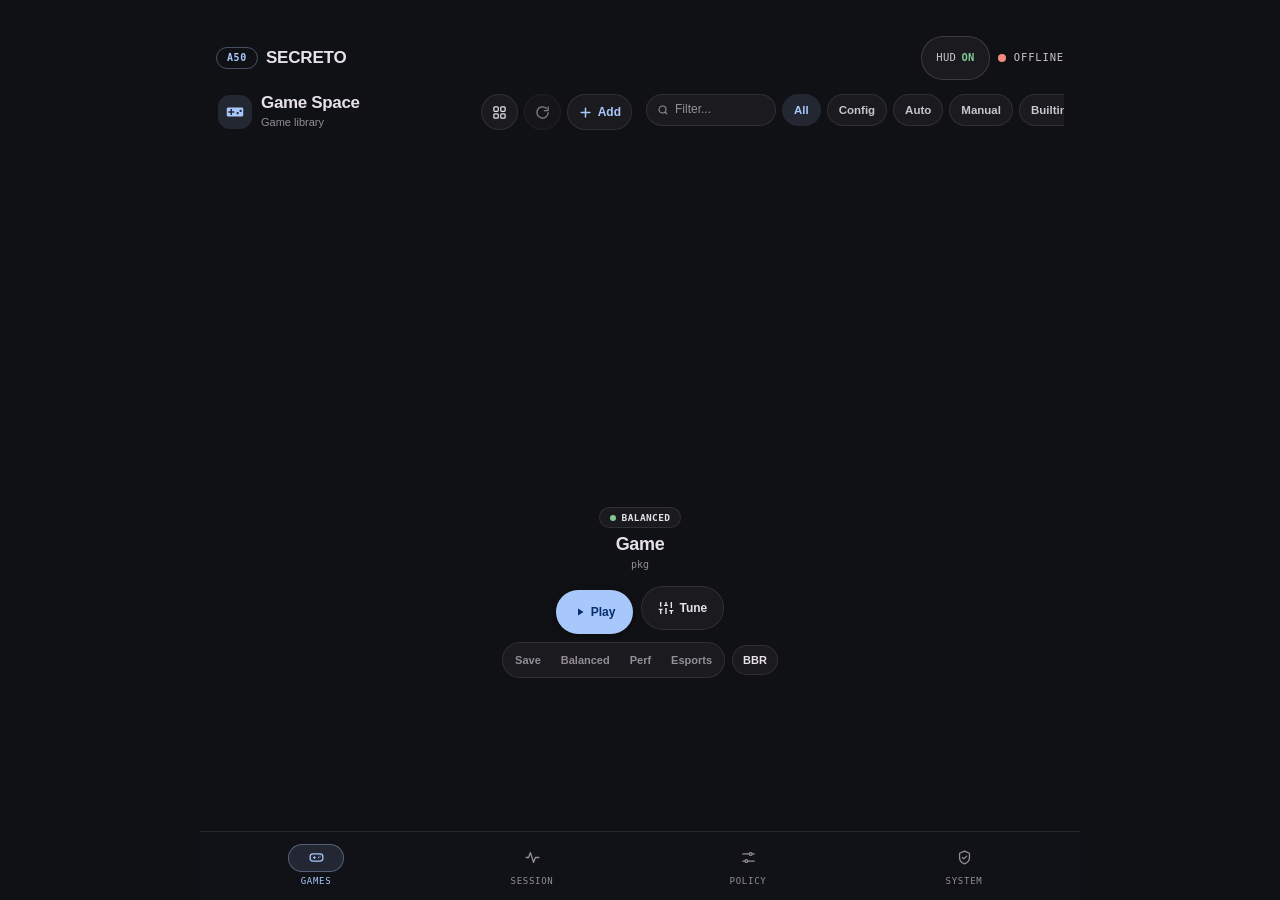
==== commit ed0aa949: "feat(webui): tab Game gaya Pixel OS (header, filter, hero quick bar) - Header Game Space dengan badg" ====
--- a/hud-app/assets/webroot/index.html
+++ b/hud-app/assets/webroot/index.html
@@ -5,7 +5,7 @@
   <meta name="viewport" content="width=device-width, initial-scale=1.0, viewport-fit=cover">
   <meta name="color-scheme" content="dark">
   <title>Secreto Space</title>
-  <link rel="stylesheet" href="style.css?v=0.1.0-ui10">
+  <link rel="stylesheet" href="style.css?v=0.1.0-ui13">
 </head>
 <body>
   <div class="app-container">
@@ -180,14 +180,6 @@
               </svg>
               <span class="btn-label" id="lbl-quick-gos-web">GOS BYPASS</span>
             </button>
-
-            <button class="quick-action-btn" id="btn-quick-hud">
-              <svg class="btn-icon" viewBox="0 0 24 24" fill="none" stroke="currentColor" stroke-width="1.8" stroke-linecap="round" stroke-linejoin="round" aria-hidden="true">
-                <rect x="2" y="4" width="20" height="16" rx="2"/>
-                <path d="M6 9h4v6H6zM12 9h4M12 12h6M12 15h6"/>
-              </svg>
-              <span class="btn-label" id="lbl-quick-hud">HUD-IN OFF</span>
-            </button>
           </div>
         </section>
 
@@ -265,29 +257,43 @@
 
       <!-- ===================== 2. GAMES ===================== -->
       <section class="tab-panel active" id="tab-games">
-        <div class="section-header">
-          <h2>
-            Game library
-            <span class="auto-badge" title="Games detected automatically">
-              <svg viewBox="0 0 24 24" fill="none" stroke="currentColor" stroke-width="2" stroke-linecap="round" stroke-linejoin="round" aria-hidden="true">
-                <path d="M12 3l1.9 4.6L18.5 9.5 13.9 11.4 12 16l-1.9-4.6L5.5 9.5l4.6-1.9z"/>
-                <path d="M18.5 15.5l.8 1.9 1.9.8-1.9.8-.8 1.9-.8-1.9-1.9-.8 1.9-.8z"/>
-              </svg>
-            </span>
-          </h2>
+        <div class="games-head">
+          <div class="games-brand">
+            <div class="games-brand-badge" aria-hidden="true">
+              <svg viewBox="0 0 24 24" fill="currentColor"><path d="M21 6H3c-1.1 0-2 .9-2 2v8c0 1.1.9 2 2 2h18c1.1 0 2-.9 2-2V8c0-1.1-.9-2-2-2zm-10 7H8v3H6v-3H3v-2h3V8h2v3h3v2zm4.5 2c-.83 0-1.5-.67-1.5-1.5s.67-1.5 1.5-1.5 1.5.67 1.5 1.5-.67 1.5-1.5 1.5zm4-3c-.83 0-1.5-.67-1.5-1.5S18.67 9 19.5 9s1.5.67 1.5 1.5-.67 1.5-1.5 1.5z"/></svg>
+            </div>
+            <div>
+              <h2 class="games-title">Game Space</h2>
+              <span id="games-sub" class="games-sub">Game library</span>
+            </div>
+          </div>
           <div class="games-actions-row">
-            <button id="btn-view-toggle" class="btn btn-icon-only" title="Switch view" aria-label="Switch view mode" type="button"></button>
-            <button id="btn-scan-games" class="btn btn-icon-only" title="Rescan installed games" aria-label="Refresh games" type="button">
+            <button id="btn-view-toggle" class="icon-pill-btn" title="Switch view" aria-label="Switch view mode" type="button"></button>
+            <button id="btn-scan-games" class="icon-pill-btn" title="Rescan installed games" aria-label="Refresh games" type="button">
               <svg viewBox="0 0 24 24" fill="none" stroke="currentColor" stroke-width="2" stroke-linecap="round" stroke-linejoin="round" aria-hidden="true">
                 <path d="M21 12a9 9 0 1 1-3-6.7"/><path d="M21 3v6h-6"/>
               </svg>
             </button>
-            <button id="btn-toggle-add-drawer" class="btn btn-icon-only" title="Add custom game" aria-label="Add custom game" type="button">
-              <svg viewBox="0 0 24 24" fill="none" stroke="currentColor" stroke-width="2.2" stroke-linecap="round" aria-hidden="true">
+            <button id="btn-toggle-add-drawer" class="icon-pill-btn icon-pill-add" title="Add custom game" aria-label="Add custom game" type="button">
+              <svg viewBox="0 0 24 24" fill="none" stroke="currentColor" stroke-width="2.4" stroke-linecap="round" aria-hidden="true">
                 <path d="M12 5v14M5 12h14"/>
               </svg>
-            </button>
-          </div>
+              <span>Add</span>
+            </button>
+          </div>
+        </div>
+
+        <!-- Filter: pencarian + sumber game -->
+        <div class="filter-strip" role="toolbar" aria-label="Filter games">
+          <label class="search-box">
+            <svg width="12" height="12" viewBox="0 0 24 24" fill="none" stroke="currentColor" stroke-width="2.2" aria-hidden="true"><circle cx="11" cy="11" r="7"/><path d="m20 20-3.5-3.5"/></svg>
+            <input id="game-search-input" type="search" placeholder="Filter..." autocomplete="off" aria-label="Filter games by name">
+          </label>
+          <button class="chip-btn active" data-source="all" type="button">All</button>
+          <button class="chip-btn" data-source="config" type="button">Config</button>
+          <button class="chip-btn" data-source="auto" type="button">Auto</button>
+          <button class="chip-btn" data-source="manual" type="button">Manual</button>
+          <button class="chip-btn" data-source="builtin" type="button">Builtin</button>
         </div>
 
         <!-- Add Game Modal -->
@@ -329,6 +335,15 @@
                   </svg>
                   <span>Tune</span>
                 </button>
+              </div>
+              <div class="carousel-quick-row">
+                <div class="segmented-mini" role="group" aria-label="Preset game">
+                  <button class="seg-mini-btn" data-game-preset="BATTERY" type="button">Save</button>
+                  <button class="seg-mini-btn" data-game-preset="BALANCED" type="button">Balanced</button>
+                  <button class="seg-mini-btn" data-game-preset="PERFORMANCE" type="button">Perf</button>
+                  <button class="seg-mini-btn" data-game-preset="ESPORTS" type="button">Esports</button>
+                </div>
+                <button id="carousel-hero-bbr" class="icon-pill-btn carousel-bbr-btn" type="button">BBR</button>
               </div>
             </div>
           </div>
@@ -801,6 +816,6 @@
 
   <div id="toast" class="toast hidden"></div>
 
-  <script src="app.js?v=0.1.0-ui10"></script>
+  <script src="app.js?v=0.1.0-ui13"></script>
 </body>
 </html>
--- a/hud-app/assets/webroot/style.css
+++ b/hud-app/assets/webroot/style.css
@@ -5,18 +5,19 @@
    ================================================================= */
 
 :root {
-  --bg-base: #111318;
-  --bg-surface: #1B1F27;
-  --bg-raised: #252A34;
-  --bg-inset: #0F1217;
-
-  --line: rgba(255, 255, 255, 0.08);
-  --line-strong: rgba(255, 255, 255, 0.12);
-
-  --text: #E2E2E9;
-  --text-mid: #9EA3B0;
-  --text-dim: #7A7F8B;
-  --text-sub: #8B909E;
+  --bg-base: #101114;
+  --bg-surface: #1B1B1F;
+  --bg-raised: #25252A;
+  --bg-inset: #101014;
+
+  /* Pixel OS / Material You stock surfaces: opaque and low-contrast. */
+  --line: rgba(231, 224, 236, 0.10);
+  --line-strong: rgba(231, 224, 236, 0.16);
+
+  --text: #E6E1E9;
+  --text-mid: #C9C3CC;
+  --text-dim: #938E96;
+  --text-sub: #AAA4AD;
 
   --accent: #A8C7FA;
   --accent-ink: #062E6F;
@@ -1059,7 +1060,6 @@
   inset: 0;
   z-index: 1000;
   background: rgba(0, 0, 0, 0.55);
-  backdrop-filter: blur(4px);
   display: flex;
   align-items: flex-end;
   justify-content: center;
@@ -1182,24 +1182,15 @@
   justify-content: space-between;
   transform-style: preserve-3d;
   backface-visibility: hidden;
-  background:
-    radial-gradient(circle at 50% 38%, hsl(var(--tile-hue, 210), 70%, 42%) 0%, transparent 62%),
-    linear-gradient(
-      155deg,
-      hsl(var(--tile-hue, 210), 62%, 30%) 0%,
-      hsl(calc(var(--tile-hue, 210) + 40), 55%, 16%) 58%,
-      hsl(calc(var(--tile-hue, 210) + 70), 50%, 9%) 100%
-    );
-  transition: transform 0.5s cubic-bezier(0.22, 1, 0.36, 1),
-              opacity 0.45s cubic-bezier(0.22, 1, 0.36, 1),
-              box-shadow 0.5s cubic-bezier(0.22, 1, 0.36, 1),
-              border-color 0.3s ease;
-  will-change: transform, opacity;
+  background: var(--bg-raised);
+  transition: transform 0.28s var(--ease-spring), opacity 0.2s ease, border-color 0.2s ease;
+  /* Only the active card is promoted; promoting the whole cover flow is
+     expensive on Mali-G72 and creates a large compositor layer set. */
 }
 
 .cover-card-active {
-  border-color: rgba(255, 255, 255, 0.35);
-  box-shadow: 0 20px 48px -12px rgba(0, 0, 0, 0.75), 0 0 0 2px rgba(255, 255, 255, 0.12);
+  border-color: var(--accent-line);
+  box-shadow: 0 0 0 2px var(--accent-soft);
 }
 
 /* Scale text for carousel cards */
@@ -1360,22 +1351,9 @@
   border-color: var(--line-strong);
 }
 
-/* Ambient glow backdrop synced to active game hue */
+/* Stock Pixel OS keeps the shell flat; avoid a full-screen blurred layer. */
 .app-container::before {
-  content: "";
-  position: fixed;
-  top: -40px;
-  left: 50%;
-  transform: translateX(-50%);
-  width: 140%;
-  height: 300px;
-  border-radius: 50%;
-  background: radial-gradient(circle, hsl(var(--tile-hue, 210), 70%, 40%) 0%, transparent 70%);
-  filter: blur(72px);
-  opacity: 0.12;
-  pointer-events: none;
-  z-index: -1;
-  transition: background 0.6s var(--ease-emph);
+  display: none;
 }
 
 .empty-state {
@@ -1441,15 +1419,8 @@
   overflow: hidden;
   cursor: pointer;
   color: #fff;
-  background:
-    radial-gradient(circle at 50% 38%, hsl(var(--tile-hue, 210), 70%, 42%) 0%, transparent 62%),
-    linear-gradient(
-      155deg,
-      hsl(var(--tile-hue, 210), 62%, 30%) 0%,
-      hsl(calc(var(--tile-hue, 210) + 40), 55%, 16%) 58%,
-      hsl(calc(var(--tile-hue, 210) + 70), 50%, 9%) 100%
-    );
-  transition: all 0.18s var(--ease-emph);
+  background: var(--bg-raised);
+  transition: transform 0.18s var(--ease-emph), border-color 0.18s ease;
 }
 
 .game-item:hover,
@@ -1479,7 +1450,6 @@
   padding: 2px 7px;
   border-radius: var(--radius-pill);
   background: rgba(0, 0, 0, 0.4);
-  backdrop-filter: blur(4px);
   color: #e8edf5;
   border: 1px solid rgba(255, 255, 255, 0.1);
 }
@@ -1492,7 +1462,6 @@
   padding: 2px 7px;
   border-radius: var(--radius-pill);
   background: rgba(0, 0, 0, 0.4);
-  backdrop-filter: blur(4px);
   border: 1px solid rgba(255, 255, 255, 0.1);
 }
 
@@ -2849,3 +2818,199 @@
 .toast.hidden {
   display: none;
 }
+
+/* ---------------------------------------------------------------- GAME SPACE header + filter (Pixel OS reference) */
+.games-head {
+  display: flex;
+  align-items: center;
+  justify-content: space-between;
+  gap: 10px;
+  padding: 2px 2px 0;
+}
+
+.games-brand {
+  display: flex;
+  align-items: center;
+  gap: 9px;
+  min-width: 0;
+}
+
+.games-brand-badge {
+  width: 34px;
+  height: 34px;
+  flex: none;
+  border-radius: 12px;
+  background: var(--accent-soft);
+  color: var(--accent);
+  display: flex;
+  align-items: center;
+  justify-content: center;
+}
+
+.games-brand-badge svg {
+  width: 18px;
+  height: 18px;
+}
+
+.games-title {
+  font-size: 17px;
+  font-weight: 800;
+  letter-spacing: -0.02em;
+  line-height: 1.1;
+  color: var(--text);
+  white-space: nowrap;
+}
+
+.games-sub {
+  display: block;
+  margin-top: 2px;
+  font-size: 11px;
+  color: var(--text-dim);
+  white-space: nowrap;
+  overflow: hidden;
+  text-overflow: ellipsis;
+}
+
+.games-head .games-actions-row {
+  display: flex;
+  align-items: center;
+  gap: 6px;
+  flex: none;
+}
+
+.icon-pill-btn {
+  display: inline-flex;
+  align-items: center;
+  justify-content: center;
+  gap: 5px;
+  height: 36px;
+  min-width: 36px;
+  padding: 0 10px;
+  flex: none;
+  border-radius: var(--radius-pill);
+  border: 1px solid var(--line);
+  background: var(--bg-surface);
+  color: var(--text);
+  font-size: 12px;
+  font-weight: 600;
+  transition: transform 0.15s var(--ease-emph), background-color 0.2s var(--ease-emph);
+}
+
+.icon-pill-btn svg {
+  width: 15px;
+  height: 15px;
+}
+
+.icon-pill-btn:active {
+  transform: scale(0.95);
+}
+
+.icon-pill-add {
+  color: var(--accent);
+}
+
+.filter-strip {
+  display: flex;
+  align-items: center;
+  gap: 6px;
+  overflow-x: auto;
+  scrollbar-width: none;
+  padding: 2px 0;
+}
+
+.filter-strip::-webkit-scrollbar {
+  display: none;
+}
+
+.search-box {
+  display: flex;
+  align-items: center;
+  gap: 6px;
+  flex: none;
+  height: 32px;
+  min-width: 118px;
+  padding: 0 10px;
+  border-radius: var(--radius-pill);
+  border: 1px solid var(--line);
+  background: var(--bg-surface);
+  color: var(--text-dim);
+}
+
+.search-box input {
+  width: 90px;
+  min-width: 0;
+  background: transparent;
+  border: none;
+  outline: none;
+  font-size: 12px;
+  color: var(--text);
+}
+
+.search-box input::placeholder {
+  color: var(--text-dim);
+}
+
+.chip-btn {
+  flex: none;
+  height: 32px;
+  padding: 0 11px;
+  border-radius: var(--radius-pill);
+  border: 1px solid var(--line);
+  background: var(--bg-surface);
+  color: var(--text-mid);
+  font-size: 11.5px;
+  font-weight: 600;
+  white-space: nowrap;
+  cursor: pointer;
+  transition: background-color 0.18s var(--ease-emph);
+}
+
+.chip-btn.active {
+  background: var(--accent-soft);
+  color: var(--accent);
+  border-color: transparent;
+}
+
+/* ---------------------------------------------------------------- hero quick bar (preset + BBR) */
+.carousel-quick-row {
+  display: flex;
+  align-items: center;
+  justify-content: center;
+  flex-wrap: wrap;
+  gap: 7px;
+  margin-top: 8px;
+}
+
+.segmented-mini {
+  display: inline-flex;
+  padding: 2px;
+  border-radius: var(--radius-pill);
+  border: 1px solid var(--line);
+  background: var(--bg-surface);
+}
+
+.seg-mini-btn {
+  min-height: 30px;
+  padding: 0 10px;
+  border-radius: var(--radius-pill);
+  font-size: 11px;
+  font-weight: 600;
+  color: var(--text-dim);
+  transition: background-color 0.18s var(--ease-emph), color 0.18s var(--ease-emph);
+}
+
+.seg-mini-btn.active {
+  background: var(--bg-raised);
+  color: var(--accent);
+}
+
+.carousel-bbr-btn {
+  height: 30px;
+  font-size: 11px;
+}
+
+.carousel-bbr-btn.active {
+  color: var(--accent);
+  background: var(--accent-soft);
+  border-color: var(--accent-line);
+}
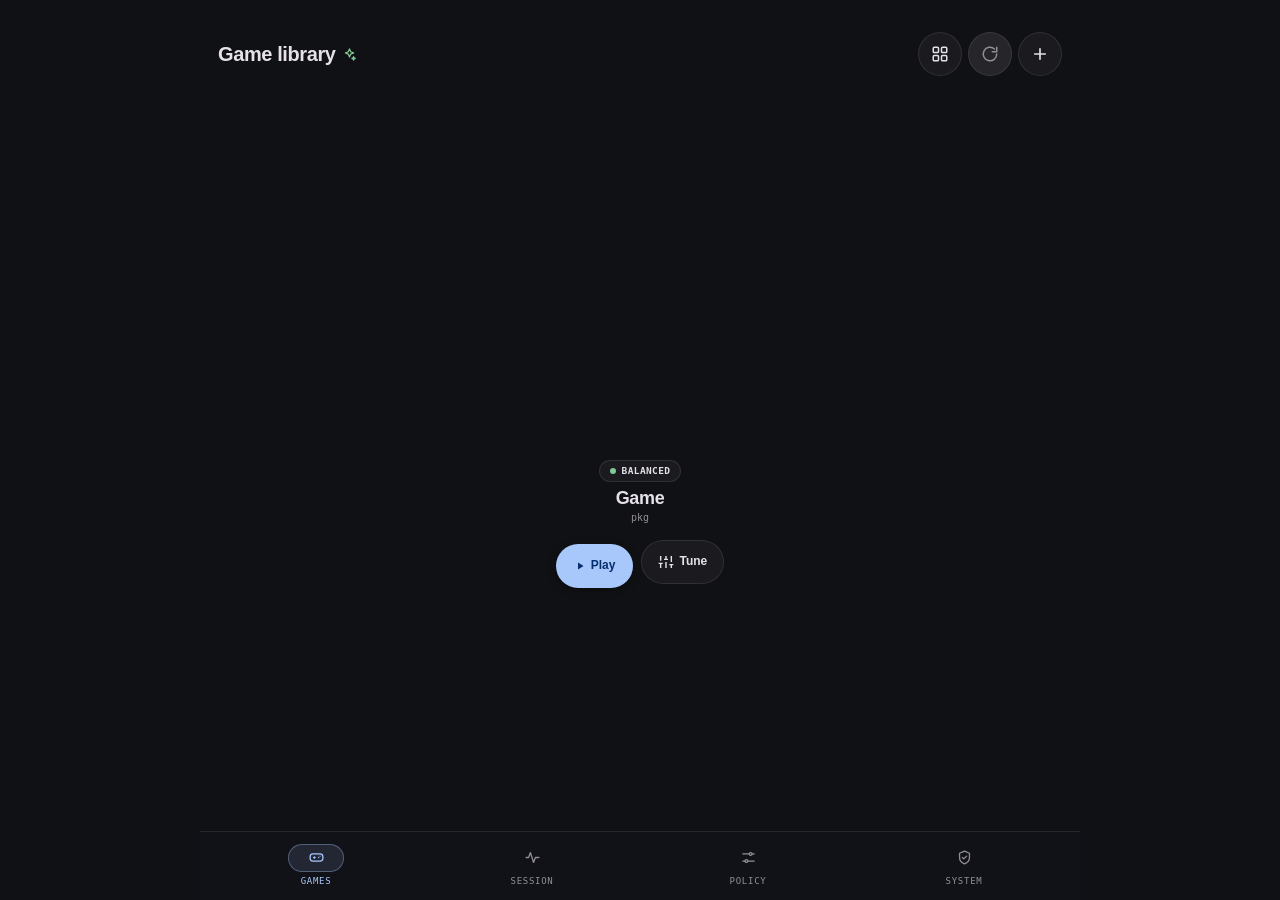
==== commit 7339f598: "feat(webui): header dihapus, HUD pindah ke Session, diagnostik ke System - Hapus header atas (A50/SE" ====
--- a/hud-app/assets/webroot/index.html
+++ b/hud-app/assets/webroot/index.html
@@ -5,27 +5,13 @@
   <meta name="viewport" content="width=device-width, initial-scale=1.0, viewport-fit=cover">
   <meta name="color-scheme" content="dark">
   <title>Secreto Space</title>
-  <link rel="stylesheet" href="style.css?v=0.1.0-ui13">
+  <link rel="stylesheet" href="style.css?v=0.1.0-ui14">
 </head>
 <body>
   <div class="app-container">
     <h1 class="sr-only">Secreto Space Console</h1>
 
     <!-- Top Bar: identity + live link state -->
-    <header class="hud-header">
-      <div class="brand">
-        <span class="brand-pill">A50</span>
-        <span class="brand-title">SECRETO</span>
-      </div>
-      <div class="hud-status">
-        <button id="btn-toggle-hud" class="btn-hud-pill" title="Toggle floating HUD">
-          HUD <span id="hud-status-text">ON</span>
-        </button>
-        <span class="state-dot" id="state-dot"></span>
-        <span class="state-label" id="state-label">IDLE</span>
-      </div>
-    </header>
-
     <div id="preview-banner" class="preview-banner hidden" role="status">PREVIEW DATA - NOT LIVE TELEMETRY</div>
     <div id="operation-status" class="operation-status hidden" role="status" aria-live="polite">
       <span class="operation-spinner" aria-hidden="true"></span>
@@ -37,6 +23,26 @@
     <main class="hud-main">
       <!-- ===================== 1. SESSION ===================== -->
       <section class="tab-panel" id="tab-session">
+        <!-- Floating HUD + status daemon (dipindah dari header atas) -->
+        <section class="panel hud-card" aria-labelledby="hud-title">
+          <div class="panel-head">
+            <h2 class="panel-title" id="hud-title">Floating HUD</h2>
+            <span class="hud-state">
+              <span class="state-dot" id="state-dot"></span>
+              <span class="state-label" id="state-label">IDLE</span>
+            </span>
+          </div>
+          <div class="action-card">
+            <div class="action-info">
+              <div class="action-title">Overlay bubble</div>
+              <div class="action-desc">Tampilkan FPS dan suhu di atas game saat bermain.</div>
+            </div>
+            <button id="btn-toggle-hud" class="btn-hud-pill" title="Toggle floating HUD">
+              HUD <span id="hud-status-text">ON</span>
+            </button>
+          </div>
+        </section>
+
 
         <!-- Instrument cluster: identity + readouts + governor rail -->
         <div class="panel cluster">
@@ -257,43 +263,29 @@
 
       <!-- ===================== 2. GAMES ===================== -->
       <section class="tab-panel active" id="tab-games">
-        <div class="games-head">
-          <div class="games-brand">
-            <div class="games-brand-badge" aria-hidden="true">
-              <svg viewBox="0 0 24 24" fill="currentColor"><path d="M21 6H3c-1.1 0-2 .9-2 2v8c0 1.1.9 2 2 2h18c1.1 0 2-.9 2-2V8c0-1.1-.9-2-2-2zm-10 7H8v3H6v-3H3v-2h3V8h2v3h3v2zm4.5 2c-.83 0-1.5-.67-1.5-1.5s.67-1.5 1.5-1.5 1.5.67 1.5 1.5-.67 1.5-1.5 1.5zm4-3c-.83 0-1.5-.67-1.5-1.5S18.67 9 19.5 9s1.5.67 1.5 1.5-.67 1.5-1.5 1.5z"/></svg>
-            </div>
-            <div>
-              <h2 class="games-title">Game Space</h2>
-              <span id="games-sub" class="games-sub">Game library</span>
-            </div>
-          </div>
+        <div class="section-header">
+          <h2>
+            Game library
+            <span class="auto-badge" title="Games detected automatically">
+              <svg viewBox="0 0 24 24" fill="none" stroke="currentColor" stroke-width="2" stroke-linecap="round" stroke-linejoin="round" aria-hidden="true">
+                <path d="M12 3l1.9 4.6L18.5 9.5 13.9 11.4 12 16l-1.9-4.6L5.5 9.5l4.6-1.9z"/>
+                <path d="M18.5 15.5l.8 1.9 1.9.8-1.9.8-.8 1.9-.8-1.9-1.9-.8 1.9-.8z"/>
+              </svg>
+            </span>
+          </h2>
           <div class="games-actions-row">
-            <button id="btn-view-toggle" class="icon-pill-btn" title="Switch view" aria-label="Switch view mode" type="button"></button>
-            <button id="btn-scan-games" class="icon-pill-btn" title="Rescan installed games" aria-label="Refresh games" type="button">
+            <button id="btn-view-toggle" class="btn btn-icon-only" title="Switch view" aria-label="Switch view mode" type="button"></button>
+            <button id="btn-scan-games" class="btn btn-icon-only" title="Rescan installed games" aria-label="Refresh games" type="button">
               <svg viewBox="0 0 24 24" fill="none" stroke="currentColor" stroke-width="2" stroke-linecap="round" stroke-linejoin="round" aria-hidden="true">
                 <path d="M21 12a9 9 0 1 1-3-6.7"/><path d="M21 3v6h-6"/>
               </svg>
             </button>
-            <button id="btn-toggle-add-drawer" class="icon-pill-btn icon-pill-add" title="Add custom game" aria-label="Add custom game" type="button">
-              <svg viewBox="0 0 24 24" fill="none" stroke="currentColor" stroke-width="2.4" stroke-linecap="round" aria-hidden="true">
+            <button id="btn-toggle-add-drawer" class="btn btn-icon-only" title="Add custom game" aria-label="Add custom game" type="button">
+              <svg viewBox="0 0 24 24" fill="none" stroke="currentColor" stroke-width="2.2" stroke-linecap="round" aria-hidden="true">
                 <path d="M12 5v14M5 12h14"/>
               </svg>
-              <span>Add</span>
-            </button>
-          </div>
-        </div>
-
-        <!-- Filter: pencarian + sumber game -->
-        <div class="filter-strip" role="toolbar" aria-label="Filter games">
-          <label class="search-box">
-            <svg width="12" height="12" viewBox="0 0 24 24" fill="none" stroke="currentColor" stroke-width="2.2" aria-hidden="true"><circle cx="11" cy="11" r="7"/><path d="m20 20-3.5-3.5"/></svg>
-            <input id="game-search-input" type="search" placeholder="Filter..." autocomplete="off" aria-label="Filter games by name">
-          </label>
-          <button class="chip-btn active" data-source="all" type="button">All</button>
-          <button class="chip-btn" data-source="config" type="button">Config</button>
-          <button class="chip-btn" data-source="auto" type="button">Auto</button>
-          <button class="chip-btn" data-source="manual" type="button">Manual</button>
-          <button class="chip-btn" data-source="builtin" type="button">Builtin</button>
+            </button>
+          </div>
         </div>
 
         <!-- Add Game Modal -->
@@ -336,15 +328,6 @@
                   <span>Tune</span>
                 </button>
               </div>
-              <div class="carousel-quick-row">
-                <div class="segmented-mini" role="group" aria-label="Preset game">
-                  <button class="seg-mini-btn" data-game-preset="BATTERY" type="button">Save</button>
-                  <button class="seg-mini-btn" data-game-preset="BALANCED" type="button">Balanced</button>
-                  <button class="seg-mini-btn" data-game-preset="PERFORMANCE" type="button">Perf</button>
-                  <button class="seg-mini-btn" data-game-preset="ESPORTS" type="button">Esports</button>
-                </div>
-                <button id="carousel-hero-bbr" class="icon-pill-btn carousel-bbr-btn" type="button">BBR</button>
-              </div>
             </div>
           </div>
           <!-- Grid mode -->
@@ -454,6 +437,10 @@
           <button class="hud-btn secondary full-w" id="btn-sleep-save">Save whitelist</button>
         </section>
 
+      </section>
+
+      <!-- ===================== 4. SYSTEM ===================== -->
+      <section class="tab-panel" id="tab-system">
         <div class="policy-subhead">Network</div>
 
         <div class="target-chips-row">
@@ -591,10 +578,7 @@
           </div>
           <button class="hud-btn secondary full-w" id="btn-run-bufferbloat">Run bufferbloat test</button>
         </section>
-      </section>
-
-      <!-- ===================== 4. SYSTEM ===================== -->
-      <section class="tab-panel" id="tab-system">
+
         <div class="section-header">
           <h2>System</h2>
           <span class="sub-hint">Capabilities, thermal guard and rollback</span>
@@ -816,6 +800,6 @@
 
   <div id="toast" class="toast hidden"></div>
 
-  <script src="app.js?v=0.1.0-ui13"></script>
+  <script src="app.js?v=0.1.0-ui14"></script>
 </body>
 </html>
--- a/hud-app/assets/webroot/style.css
+++ b/hud-app/assets/webroot/style.css
@@ -2819,198 +2819,53 @@
   display: none;
 }
 
-/* ---------------------------------------------------------------- GAME SPACE header + filter (Pixel OS reference) */
-.games-head {
-  display: flex;
-  align-items: center;
-  justify-content: space-between;
-  gap: 10px;
-  padding: 2px 2px 0;
-}
-
-.games-brand {
-  display: flex;
-  align-items: center;
-  gap: 9px;
-  min-width: 0;
-}
-
-.games-brand-badge {
-  width: 34px;
-  height: 34px;
-  flex: none;
+/* ---------------------------------------------------------------- Pixel OS card language: Session / Policy / System
+   Dibatasi ke tab non-Game supaya tab Game tidak ikut berubah. */
+#tab-session .panel,
+#tab-policy .panel,
+#tab-system .panel {
+  border-radius: 24px;
+  padding: 14px;
+  box-shadow: 0 4px 14px rgba(0, 0, 0, 0.25);
+}
+
+#tab-session .panel-title,
+#tab-policy .panel-title,
+#tab-system .panel-title {
+  font-size: 10.5px;
+  font-weight: 700;
+  text-transform: uppercase;
+  letter-spacing: 0.06em;
+  color: var(--text-mid);
+}
+
+#tab-policy .preset-segmented-control,
+#tab-session .preset-segmented-control {
+  gap: 5px;
+  padding: 3px;
+  border-radius: 16px;
+  background: var(--bg-base);
+  border: 1px solid var(--line);
+}
+
+#tab-policy .preset-segment-btn,
+#tab-session .preset-segment-btn {
   border-radius: 12px;
-  background: var(--accent-soft);
-  color: var(--accent);
-  display: flex;
-  align-items: center;
-  justify-content: center;
-}
-
-.games-brand-badge svg {
-  width: 18px;
-  height: 18px;
-}
-
-.games-title {
-  font-size: 17px;
-  font-weight: 800;
-  letter-spacing: -0.02em;
-  line-height: 1.1;
-  color: var(--text);
-  white-space: nowrap;
-}
-
-.games-sub {
-  display: block;
-  margin-top: 2px;
-  font-size: 11px;
-  color: var(--text-dim);
-  white-space: nowrap;
-  overflow: hidden;
-  text-overflow: ellipsis;
-}
-
-.games-head .games-actions-row {
-  display: flex;
+}
+
+#tab-policy .preset-segment-btn.active,
+#tab-session .preset-segment-btn.active {
+  background: var(--bg-surface);
+  box-shadow: 0 2px 6px rgba(0, 0, 0, 0.15);
+}
+
+/* HUD card di tab Session (pengganti header atas) */
+.hud-card .panel-head {
+  align-items: center;
+}
+
+.hud-state {
+  display: inline-flex;
   align-items: center;
   gap: 6px;
-  flex: none;
-}
-
-.icon-pill-btn {
-  display: inline-flex;
-  align-items: center;
-  justify-content: center;
-  gap: 5px;
-  height: 36px;
-  min-width: 36px;
-  padding: 0 10px;
-  flex: none;
-  border-radius: var(--radius-pill);
-  border: 1px solid var(--line);
-  background: var(--bg-surface);
-  color: var(--text);
-  font-size: 12px;
-  font-weight: 600;
-  transition: transform 0.15s var(--ease-emph), background-color 0.2s var(--ease-emph);
-}
-
-.icon-pill-btn svg {
-  width: 15px;
-  height: 15px;
-}
-
-.icon-pill-btn:active {
-  transform: scale(0.95);
-}
-
-.icon-pill-add {
-  color: var(--accent);
-}
-
-.filter-strip {
-  display: flex;
-  align-items: center;
-  gap: 6px;
-  overflow-x: auto;
-  scrollbar-width: none;
-  padding: 2px 0;
-}
-
-.filter-strip::-webkit-scrollbar {
-  display: none;
-}
-
-.search-box {
-  display: flex;
-  align-items: center;
-  gap: 6px;
-  flex: none;
-  height: 32px;
-  min-width: 118px;
-  padding: 0 10px;
-  border-radius: var(--radius-pill);
-  border: 1px solid var(--line);
-  background: var(--bg-surface);
-  color: var(--text-dim);
-}
-
-.search-box input {
-  width: 90px;
-  min-width: 0;
-  background: transparent;
-  border: none;
-  outline: none;
-  font-size: 12px;
-  color: var(--text);
-}
-
-.search-box input::placeholder {
-  color: var(--text-dim);
-}
-
-.chip-btn {
-  flex: none;
-  height: 32px;
-  padding: 0 11px;
-  border-radius: var(--radius-pill);
-  border: 1px solid var(--line);
-  background: var(--bg-surface);
-  color: var(--text-mid);
-  font-size: 11.5px;
-  font-weight: 600;
-  white-space: nowrap;
-  cursor: pointer;
-  transition: background-color 0.18s var(--ease-emph);
-}
-
-.chip-btn.active {
-  background: var(--accent-soft);
-  color: var(--accent);
-  border-color: transparent;
-}
-
-/* ---------------------------------------------------------------- hero quick bar (preset + BBR) */
-.carousel-quick-row {
-  display: flex;
-  align-items: center;
-  justify-content: center;
-  flex-wrap: wrap;
-  gap: 7px;
-  margin-top: 8px;
-}
-
-.segmented-mini {
-  display: inline-flex;
-  padding: 2px;
-  border-radius: var(--radius-pill);
-  border: 1px solid var(--line);
-  background: var(--bg-surface);
-}
-
-.seg-mini-btn {
-  min-height: 30px;
-  padding: 0 10px;
-  border-radius: var(--radius-pill);
-  font-size: 11px;
-  font-weight: 600;
-  color: var(--text-dim);
-  transition: background-color 0.18s var(--ease-emph), color 0.18s var(--ease-emph);
-}
-
-.seg-mini-btn.active {
-  background: var(--bg-raised);
-  color: var(--accent);
-}
-
-.carousel-bbr-btn {
-  height: 30px;
-  font-size: 11px;
-}
-
-.carousel-bbr-btn.active {
-  color: var(--accent);
-  background: var(--accent-soft);
-  border-color: var(--accent-line);
-}
+}
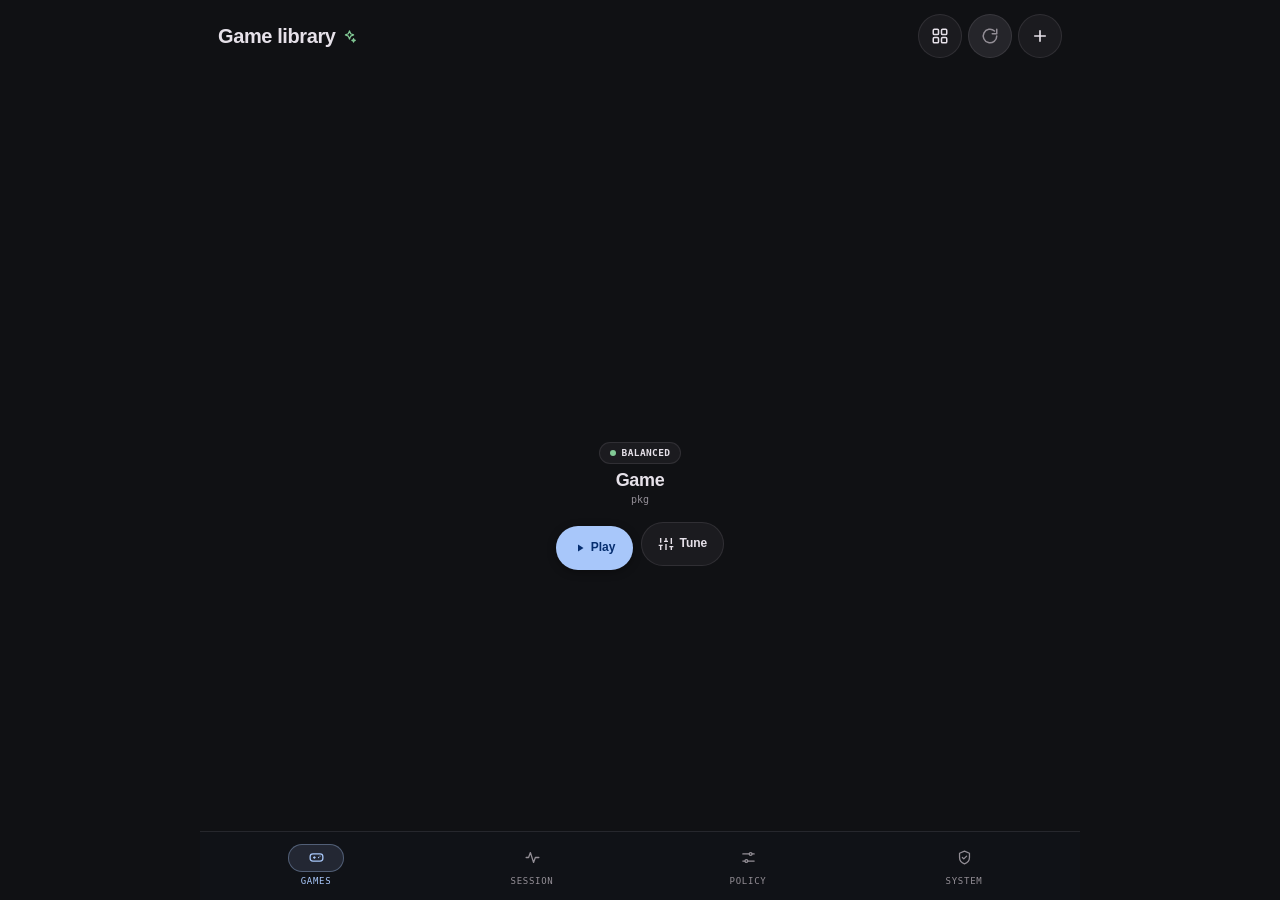
==== commit 23851b57: "style(webui): simetri jarak dan lebar kartu antar tab - Padding dan lebar panel seragam di Session, " ====
--- a/hud-app/assets/webroot/index.html
+++ b/hud-app/assets/webroot/index.html
@@ -5,7 +5,7 @@
   <meta name="viewport" content="width=device-width, initial-scale=1.0, viewport-fit=cover">
   <meta name="color-scheme" content="dark">
   <title>Secreto Space</title>
-  <link rel="stylesheet" href="style.css?v=0.1.0-ui14">
+  <link rel="stylesheet" href="style.css?v=0.1.0-ui15">
 </head>
 <body>
   <div class="app-container">
@@ -800,6 +800,6 @@
 
   <div id="toast" class="toast hidden"></div>
 
-  <script src="app.js?v=0.1.0-ui14"></script>
+  <script src="app.js?v=0.1.0-ui15"></script>
 </body>
 </html>
--- a/hud-app/assets/webroot/style.css
+++ b/hud-app/assets/webroot/style.css
@@ -2869,3 +2869,28 @@
   align-items: center;
   gap: 6px;
 }
+
+/* ---------------------------------------------------------------- simetri layout antar tab (header atas dihapus) */
+.app-container {
+  padding-top: max(12px, env(safe-area-inset-top));
+}
+
+.hud-main {
+  padding: 0 16px calc(var(--safe-bottom) + 12px + env(safe-area-inset-bottom));
+}
+
+.tab-panel.active {
+  gap: 12px;
+  align-items: stretch;
+}
+
+.tab-panel > .panel,
+.tab-panel > section.panel {
+  width: 100%;
+}
+
+#tab-session .panel,
+#tab-policy .panel,
+#tab-system .panel {
+  padding: 16px;
+}
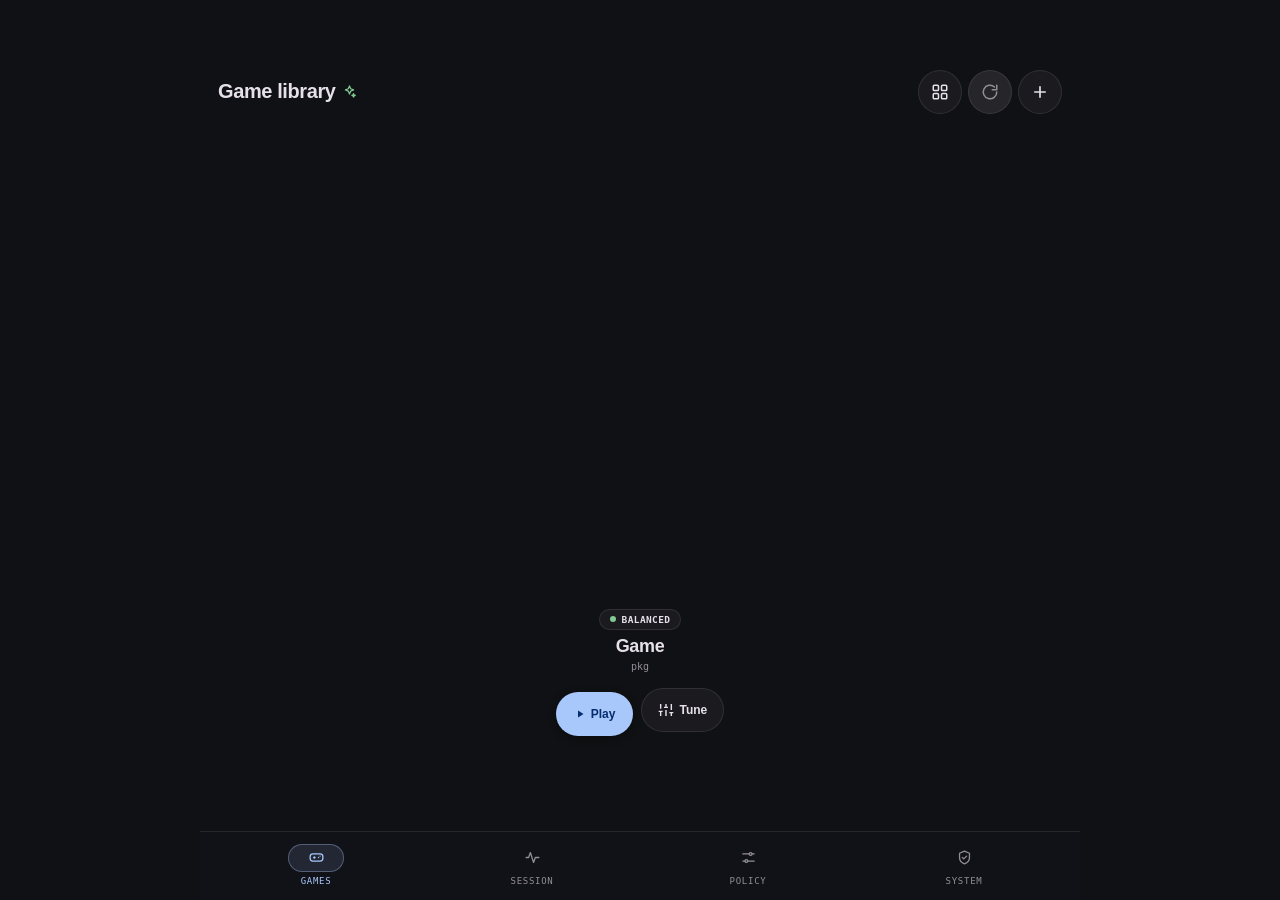
==== commit dbb1125a: "feat(webui): carousel game simetris dan penuh untuk jumlah game kecil - Kartu diulang sebagai ring u" ====
--- a/hud-app/assets/webroot/index.html
+++ b/hud-app/assets/webroot/index.html
@@ -5,7 +5,7 @@
   <meta name="viewport" content="width=device-width, initial-scale=1.0, viewport-fit=cover">
   <meta name="color-scheme" content="dark">
   <title>Secreto Space</title>
-  <link rel="stylesheet" href="style.css?v=0.1.0-ui15">
+  <link rel="stylesheet" href="style.css?v=0.1.0-ui17">
 </head>
 <body>
   <div class="app-container">
@@ -800,6 +800,6 @@
 
   <div id="toast" class="toast hidden"></div>
 
-  <script src="app.js?v=0.1.0-ui15"></script>
+  <script src="app.js?v=0.1.0-ui18"></script>
 </body>
 </html>
--- a/hud-app/assets/webroot/style.css
+++ b/hud-app/assets/webroot/style.css
@@ -2894,3 +2894,24 @@
 #tab-system .panel {
   padding: 16px;
 }
+
+/* ---------------------------------------------------------------- tab Game: seimbangkan gap atas dan bawah */
+.hud-main {
+  display: flex;
+  flex-direction: column;
+}
+
+#tab-games.tab-panel.active {
+  flex: 1;
+}
+
+#games-list-view {
+  flex: 1;
+  display: flex;
+  flex-direction: column;
+}
+
+#games-carousel-view.games-carousel-view:not(.hidden) {
+  flex: 1;
+  justify-content: center;
+}
